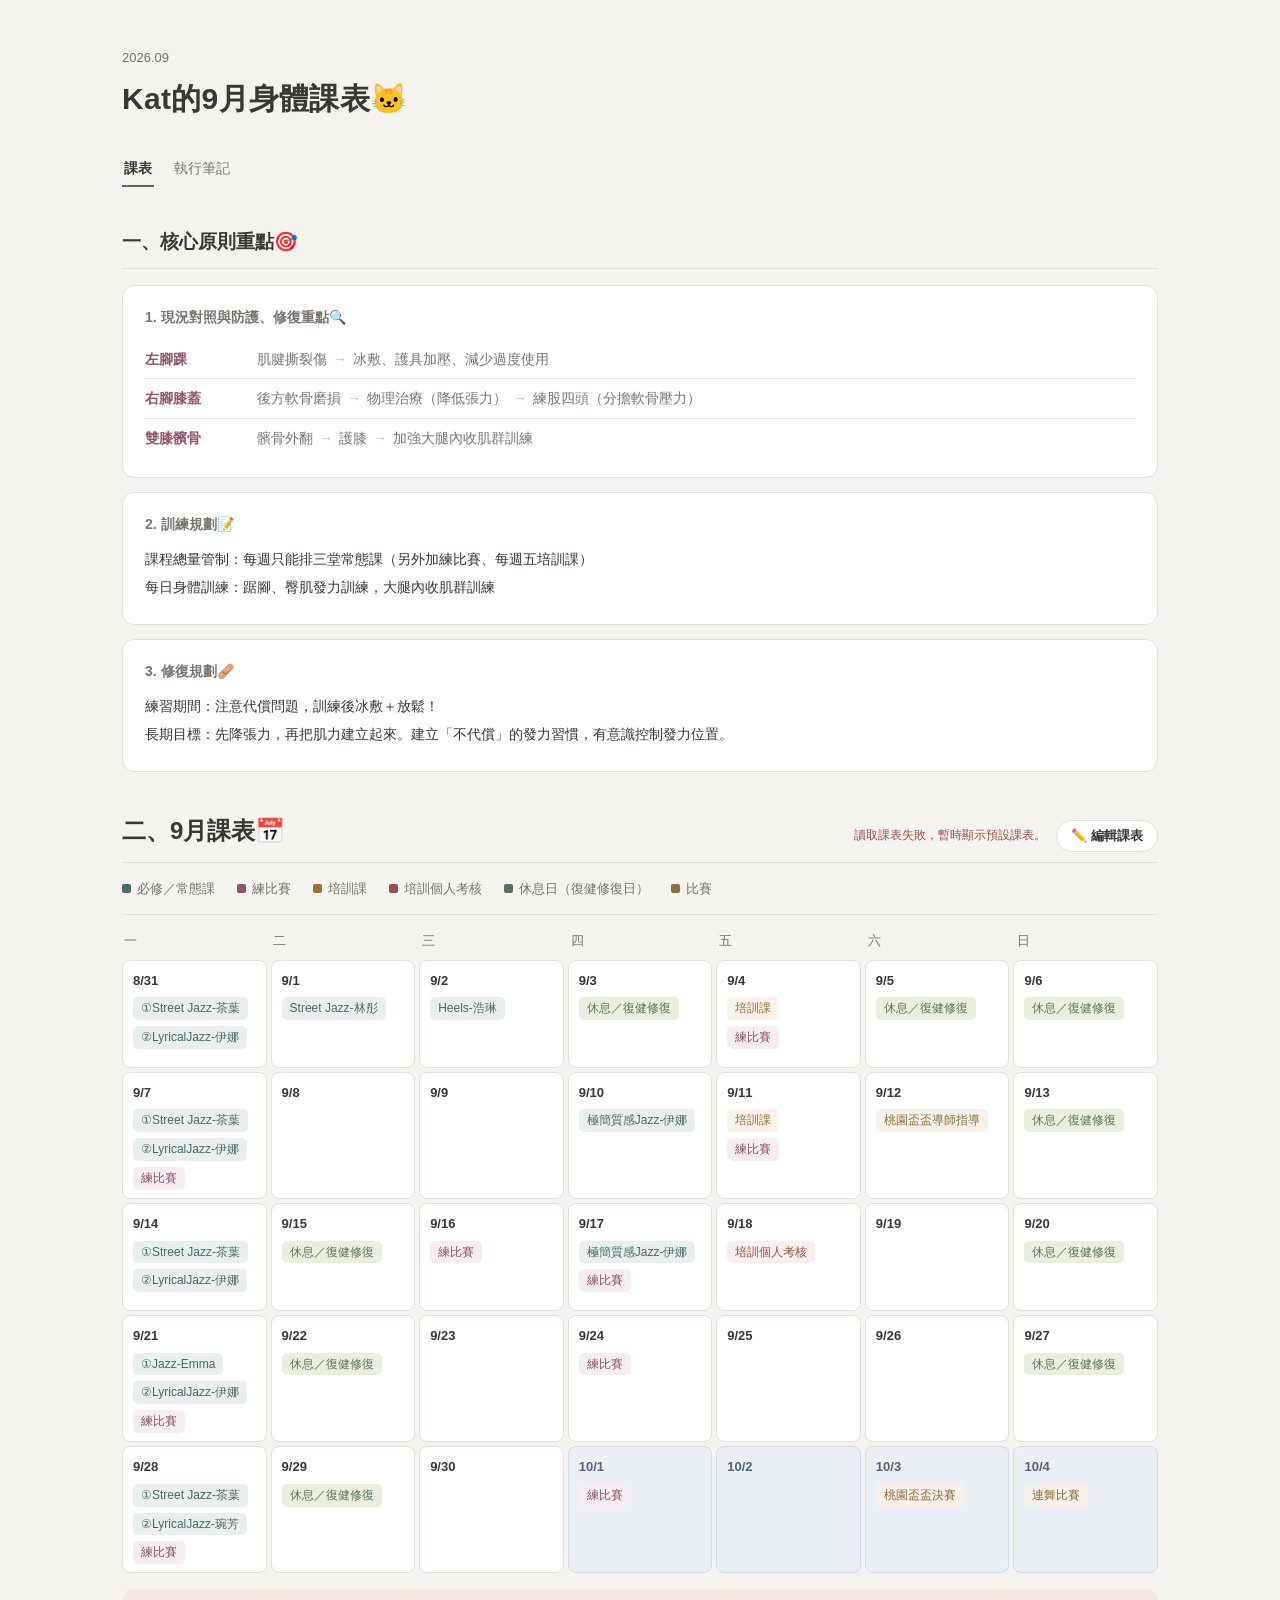
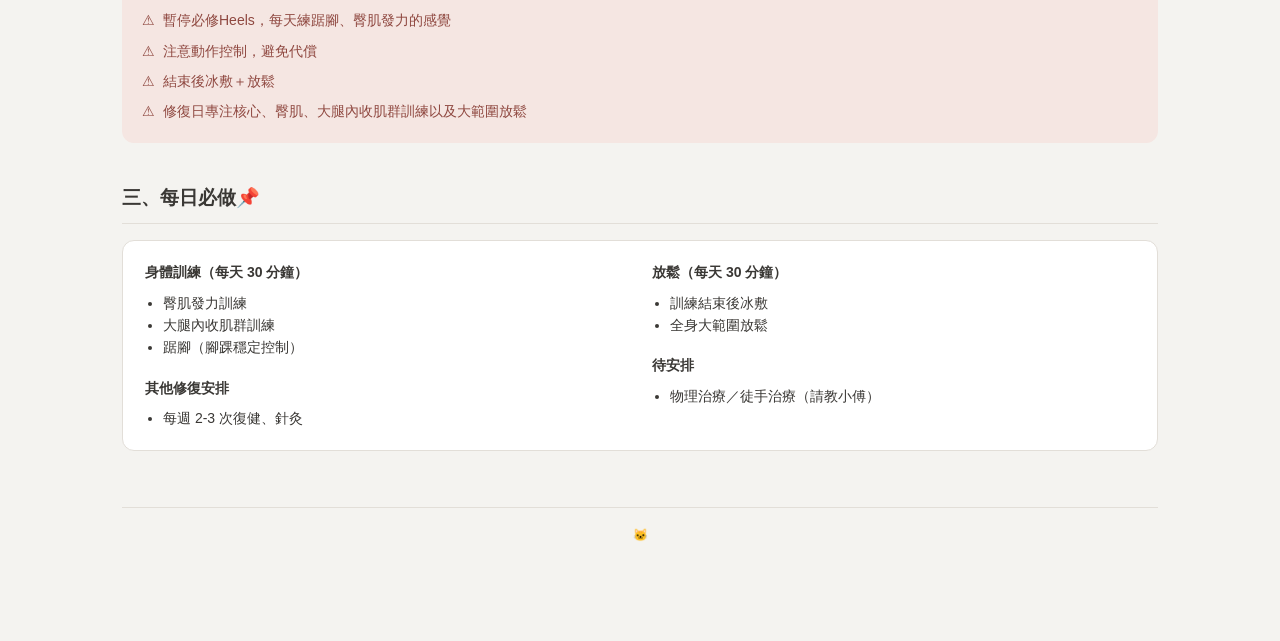
==== index.html @ 09449491 "Update index.html" ====
<!DOCTYPE html>
<html lang="zh-Hant">
<head>
<meta charset="UTF-8">
<meta name="viewport" content="width=device-width, initial-scale=1.0">
<title>Kat的9月身體課表🐱</title>
<link rel="stylesheet" href="style.css">
</head>
<body>
<div class="page">

  <p class="eyebrow">2026.09</p>
  <h1>Kat的9月身體課表🐱</h1>

  <nav class="top-nav">
    <a href="index.html" class="active">課表</a>
    <a href="notes.html">執行筆記</a>
  </nav>

  <section>
    <h2>一、核心原則重點🎯</h2>

    <div class="panel">
      <h3>1. 現況對照與防護、修復重點🔍</h3>

      <div class="condition-row">
        <div class="label">左腳踝</div>
        <div class="flow">
          <span>肌腱撕裂傷</span><span class="arrow">→</span><span>冰敷、護具加壓、減少過度使用</span>
        </div>
      </div>
      <div class="condition-row">
        <div class="label">右腳膝蓋</div>
        <div class="flow">
          <span>後方軟骨磨損</span><span class="arrow">→</span><span>物理治療（降低張力）</span><span class="arrow">→</span><span>練股四頭（分擔軟骨壓力）</span>
        </div>
      </div>
      <div class="condition-row">
        <div class="label">雙膝髕骨</div>
        <div class="flow">
          <span>髕骨外翻</span><span class="arrow">→</span><span>護膝</span><span class="arrow">→</span><span>加強大腿內收肌群訓練</span>
        </div>
      </div>
    </div>

    <div class="panel">
      <h3>2. 訓練規劃📝</h3>
      <p>課程總量管制：每週只能排三堂常態課（另外加練比賽、每週五培訓課）</p>
      <p>每日身體訓練：踞腳、臀肌發力訓練，大腿內收肌群訓練</p>
    </div>

    <div class="panel">
      <h3>3. 修復規劃🩹</h3>
      <p>練習期間：注意代償問題，訓練後冰敷＋放鬆！</p>
      <p>長期目標：先降張力，再把肌力建立起來。建立「不代償」的發力習慣，有意識控制發力位置。</p>
    </div>
  </section>

  <section>
    <div class="section-head">
      <h2>二、9月課表📅</h2>
      <div class="section-head-controls">
        <span class="sync-status" id="sync-status"></span>
        <button type="button" class="edit-toggle-btn" id="edit-toggle">✏️ 編輯課表</button>
      </div>
    </div>

    <div class="legend">
      <span><span class="dot required"></span>必修／常態課</span>
      <span><span class="dot compete"></span>練比賽</span>
      <span><span class="dot training"></span>培訓課</span>
      <span><span class="dot eval"></span>培訓個人考核</span>
      <span><span class="dot rest"></span>休息日（復健修復日）</span>
      <span><span class="dot match"></span>比賽</span>
    </div>
    
    <div class="calendar-scroll-container">
      <div class="calendar-head">
        <div>一</div><div>二</div><div>三</div><div>四</div><div>五</div><div>六</div><div>日</div>
      </div>
      <div class="calendar" id="calendar"></div>
    </div>

    <div class="warning-box">
      <div class="warn-line">暫停必修Heels，每天練踞腳、臀肌發力的感覺</div>
      <div class="warn-line">注意動作控制，避免代償</div>
      <div class="warn-line">結束後冰敷＋放鬆</div>
      <div class="warn-line">修復日專注核心、臀肌、大腿內收肌群訓練以及大範圍放鬆</div>
    </div>
  </section>

  <section>
    <h2>三、每日必做📌</h2>
    <div class="panel">
      <div class="two-col">
        <div>
          <h4>身體訓練（每天 30 分鐘）</h4>
          <ul>
            <li>臀肌發力訓練</li>
            <li>大腿內收肌群訓練</li>
            <li>踞腳（腳踝穩定控制）</li>
          </ul>
          <h4>其他修復安排</h4>
          <ul>
            <li>每週 2-3 次復健、針灸</li>
          </ul>
        </div>
        <div>
          <h4>放鬆（每天 30 分鐘）</h4>
          <ul>
            <li>訓練結束後冰敷</li>
            <li>全身大範圍放鬆</li>
          </ul>
          <h4>待安排</h4>
          <ul>
            <li>物理治療／徒手治療（請教小傅）</li>
          </ul>
        </div>
      </div>
    </div>
  </section>

  <footer class="page-footer">🐱</footer>
</div>

<script src="config.js"></script>
<script src="schedule.js"></script>
</body>
</html>
---- style.css ----
/* ==========================================================================
   Kat 的 9 月身體重建課表 — 共用樣式
   ========================================================================== */

:root {
  --bg: #f4f3f0;          /* 整體背景改成帶點暖調的淺燕麥灰白 */
  --card-bg: #ffffff;     /* 卡片維持乾淨的純白或極淺米白 */
  --card-border: #e2ded8; /* 邊框改為柔和的奶茶灰邊線 */
  --ink: #3a3835;         /* 字體改用深咖啡灰，比死黑柔和溫潤 */
  --ink-soft: #787470;    /* 次要文字改為溫暖的灰褐色 */

  /* 調整後的低彩度莫蘭迪/奶茶系標籤色 */
  --required: #4c6b66;      /* 必修/常態課：低調沉穩的墨綠/松柏綠 */
  --required-bg: #e8efee;
  --compete: #8e556b;       /* 練比賽：帶點優雅的乾燥玫瑰紫灰 */
  --compete-bg: #f5edf1;
  --training: #94723c;      /* 培訓課：沉穩的暖金棕色 */
  --training-bg: #f7f2ea;
  --eval: #9e4f45;          /* 培訓個人考核：沉穩的磚紅褐 */
  --eval-bg: #f7eeed;
  --rest: #5c725e;          /* 休息日：柔和的植栽灰綠 */
  --rest-bg: #eaeede;
  --match: #8c6e3b;         /* 比賽：溫潤的琥珀棕 */
  --match-bg: #f6f1ea;

  --warn-bg: #f5e6e2;
  --warn-ink: #8f4840;

  --nextmonth-bg: #ebeef3;
  --nextmonth-border: #d2daf0;
  --nextmonth-ink: #54647c;

  --radius: 12px;           /* 圓角稍微調大一點點（原本 10px），增加圓潤可愛感 */
  --radius-sm: 8px;
}

* { box-sizing: border-box; }

html, body {
  margin: 0;
  padding: 0;
}

body {
  background: var(--bg);
  color: var(--ink);
  font-family: "Noto Sans TC", "PingFang TC", "Microsoft JhengHei", -apple-system, BlinkMacSystemFont, sans-serif;
  line-height: 1.6;
  -webkit-font-smoothing: antialiased;
}

.page {
  max-width: 1100px;
  margin: 0 auto;
  padding: 48px 32px 96px;
}

.eyebrow {
  font-size: 13px;
  color: var(--ink-soft);
  margin: 0 0 6px;
}

h1 {
  font-size: 30px;
  font-weight: 700;
  letter-spacing: 0.01em;
  margin: 0 0 8px;
  color: var(--ink);
}

.subtitle {
  color: var(--ink-soft);
  font-size: 15px;
  margin: 0;
}

.top-nav {
  display: flex;
  gap: 18px;
  margin: 28px 0 8px;
  font-size: 14px;
}

.top-nav a {
  color: var(--ink-soft);
  text-decoration: none;
  padding: 6px 2px;
  border-bottom: 2px solid transparent;
}

.top-nav a.active {
  color: var(--ink);
  border-bottom-color: var(--required);
  font-weight: 600;
}

.top-nav a:hover {
  color: var(--ink);
}

section {
  margin-top: 40px;
}

section > h2 {
  font-size: 19px;
  font-weight: 700;
  margin: 0 0 16px;
  color: var(--ink);
  border-bottom: 1px solid var(--card-border);
  padding-bottom: 10px;
}

.panel {
  background: var(--card-bg);
  border: 1px solid var(--card-border);
  border-radius: var(--radius);
  padding: 20px 22px;
}

.panel + .panel {
  margin-top: 14px;
}

.panel h3 {
  font-size: 14px;
  font-weight: 700;
  margin: 0 0 12px;
  color: var(--ink-soft);
}

.condition-row {
  display: grid;
  grid-template-columns: 96px 1fr;
  gap: 4px 16px;
  padding: 8px 0;
  border-top: 1px solid var(--card-border);
  font-size: 14px;
}

.condition-row:first-of-type { border-top: none; }

.condition-row .label {
  font-weight: 700;
  color: var(--compete);
}

.condition-row .flow span {
  color: var(--ink-soft);
}

.condition-row .flow .arrow {
  margin: 0 6px;
  color: #b7c0b9;
}

.panel p {
  margin: 6px 0;
  font-size: 14px;
}

/* legend */
.legend {
  display: flex;
  flex-wrap: wrap;
  gap: 8px 22px;
  font-size: 13px;
  color: var(--ink-soft);
  padding-bottom: 14px;
  border-bottom: 1px solid var(--card-border);
  margin-bottom: 16px;
}

.legend .dot {
  display: inline-block;
  width: 9px;
  height: 9px;
  border-radius: 2px;
  margin-right: 6px;
}

.dot.required { background: var(--required); }
.dot.compete { background: var(--compete); }
.dot.training { background: var(--training); }
.dot.eval { background: var(--eval); }
.dot.rest { background: var(--rest); }
.dot.match { background: var(--match); }

/* calendar */
.calendar-head {
  display: grid;
  grid-template-columns: repeat(7, 1fr);
  gap: 10px;
  font-size: 13px;
  color: var(--ink-soft);
  text-align: left;
  padding: 0 2px 8px;
}

.calendar {
  display: grid;
  grid-template-columns: repeat(7, 1fr);
  gap: 4px;
}

.day {
  background: var(--card-bg);
  border: 1px solid var(--card-border);
  border-radius: var(--radius-sm);
  min-height: 108px;
  padding: 10px 10px 8px;
  display: flex;
  flex-direction: column;
  gap: 6px;
  position: relative;
}

.day.next-month {
  background: var(--nextmonth-bg);
  border-color: var(--nextmonth-border);
}

.day.next-month .date {
  color: var(--nextmonth-ink);
}

.day-top {
  display: flex;
  align-items: baseline;
  gap: 6px;
}

.day .date {
  font-weight: 700;
  font-size: 13px;
  color: var(--ink);
}

.day .weekday {
  display: none;
  font-size: 12px;
  color: var(--ink-soft);
}

.day-tags {
  display: flex;
  flex-direction: column;
  gap: 6px;
  flex: 1;
}

.tag {
  display: inline-block;
  font-size: 12px;
  padding: 3px 8px;
  border-radius: 5px;
  line-height: 1.4;
  width: fit-content;
}

.tag.required { background: var(--required-bg); color: var(--required); }
.tag.compete { background: var(--compete-bg); color: var(--compete); }
.tag.training { background: var(--training-bg); color: var(--training); }
.tag.eval { background: var(--eval-bg); color: var(--eval); }
.tag.rest { background: var(--rest-bg); color: var(--rest); }
.tag.match { background: var(--match-bg); color: var(--match); }

/* section header row */
.section-head {
  display: flex;
  align-items: baseline;
  justify-content: space-between;
  flex-wrap: wrap;
  gap: 10px 16px;
  border-bottom: 1px solid var(--card-border);
  padding-bottom: 10px;
  margin-bottom: 16px;
}

.section-head h2 { border: none; padding: 0; margin: 0; }

.count-badge {
  font-size: 12px;
  background: var(--required-bg);
  color: var(--required);
  padding: 3px 10px;
  border-radius: 999px;
  font-weight: 700;
}

/* calendar edit mode */
.section-head-controls {
  display: flex;
  align-items: center;
  gap: 10px;
  font-size: 12px;
}

.sync-status {
  color: var(--ink-soft);
}

.sync-status.error {
  color: var(--eval);
}

.edit-toggle-btn {
  font-size: 13px;
  font-weight: 600;
  background: var(--card-bg);
  border: 1px solid var(--card-border);
  color: var(--ink);
  padding: 6px 14px;
  border-radius: 999px;
  cursor: pointer;
}

.edit-toggle-btn:hover { background: #eef1ec; }

.edit-toggle-btn.active {
  background: var(--required);
  color: #fff;
  border-color: var(--required);
}

.tag-wrap {
  display: inline-flex;
  align-items: center;
  gap: 5px;
}

.tag-remove {
  border: none;
  background: rgba(0, 0, 0, 0.18);
  color: #fff;
  width: 15px;
  height: 15px;
  border-radius: 50%;
  font-size: 10px;
  line-height: 15px;
  text-align: center;
  cursor: pointer;
  padding: 0;
  flex-shrink: 0;
}

.tag-remove:hover { background: rgba(0, 0, 0, 0.32); }

.add-tag-btn {
  align-self: flex-start;
  font-size: 12px;
  border: 1px dashed var(--card-border);
  background: transparent;
  color: var(--ink-soft);
  border-radius: 5px;
  padding: 2px 8px;
  cursor: pointer;
  margin-top: 2px;
}

.add-tag-btn:hover { border-color: var(--required); color: var(--required); }

.add-tag-form {
  display: flex;
  flex-direction: column;
  gap: 4px;
  margin-top: 4px;
  background: #fff;
  border: 1px solid var(--card-border);
  border-radius: 6px;
  padding: 6px;
}

.add-tag-form select,
.add-tag-form input {
  font: inherit;
  font-size: 12px;
  padding: 4px 6px;
  border: 1px solid var(--card-border);
  border-radius: 4px;
}

.add-tag-form .row {
  display: flex;
  gap: 4px;
}

.add-tag-form button {
  font-size: 12px;
  padding: 3px 8px;
  border-radius: 4px;
  border: none;
  cursor: pointer;
}

.add-tag-form .confirm { background: var(--required); color: #fff; }
.add-tag-form .cancel { background: var(--card-border); color: var(--ink); }

/* warning box */
.warning-box {
  background: var(--warn-bg);
  border-radius: var(--radius);
  padding: 16px 20px;
  margin-top: 16px;
}

.warning-box .warn-line {
  display: flex;
  gap: 8px;
  font-size: 14px;
  color: var(--warn-ink);
  padding: 4px 0;
}

.warning-box .warn-line::before {
  content: "\26A0";
  flex-shrink: 0;
}

/* daily tasks two-column */
.two-col {
  display: grid;
  grid-template-columns: 1fr 1fr;
  gap: 24px;
}

.two-col h4 {
  font-size: 14px;
  margin: 0 0 8px;
  color: var(--ink);
}

.two-col ul {
  margin: 0 0 18px;
  padding-left: 18px;
  font-size: 14px;
}

.two-col ul:last-child { margin-bottom: 0; }

footer.page-footer {
  margin-top: 56px;
  padding-top: 18px;
  border-top: 1px solid var(--card-border);
  font-size: 12px;
  color: var(--ink-soft);
  text-align: center;
}

/* ==========================================================================
   手機版響應式設定（支援 7 欄水平滑動與強制均分）
   ========================================================================== */
@media (max-width: 768px) {
  .calendar-scroll-container {
    width: 100%;
    overflow-x: auto;
    -webkit-overflow-scrolling: touch;
    margin-bottom: 1rem;
  }

  /* 強制星期列與日曆網格擁有足夠寬度，且完美 7 欄均分 */
  .calendar-scroll-container .calendar-head,
  .calendar-scroll-container .calendar {
    min-width: 700px !important;
    display: grid !important;
    grid-template-columns: repeat(7, 1fr) !important;
    gap: 4px !important;
  }

  .page { 
    padding: 32px 16px 64px; 
  }

  .two-col { 
    grid-template-columns: 1fr; 
    gap: 4px; 
  }
  
  .condition-row { 
    grid-template-columns: 72px 1fr; 
  }

  .legend {
    gap: 6px 14px;
  }

  .section-head-controls {
    width: 100%;
    justify-content: space-between;
  }
}
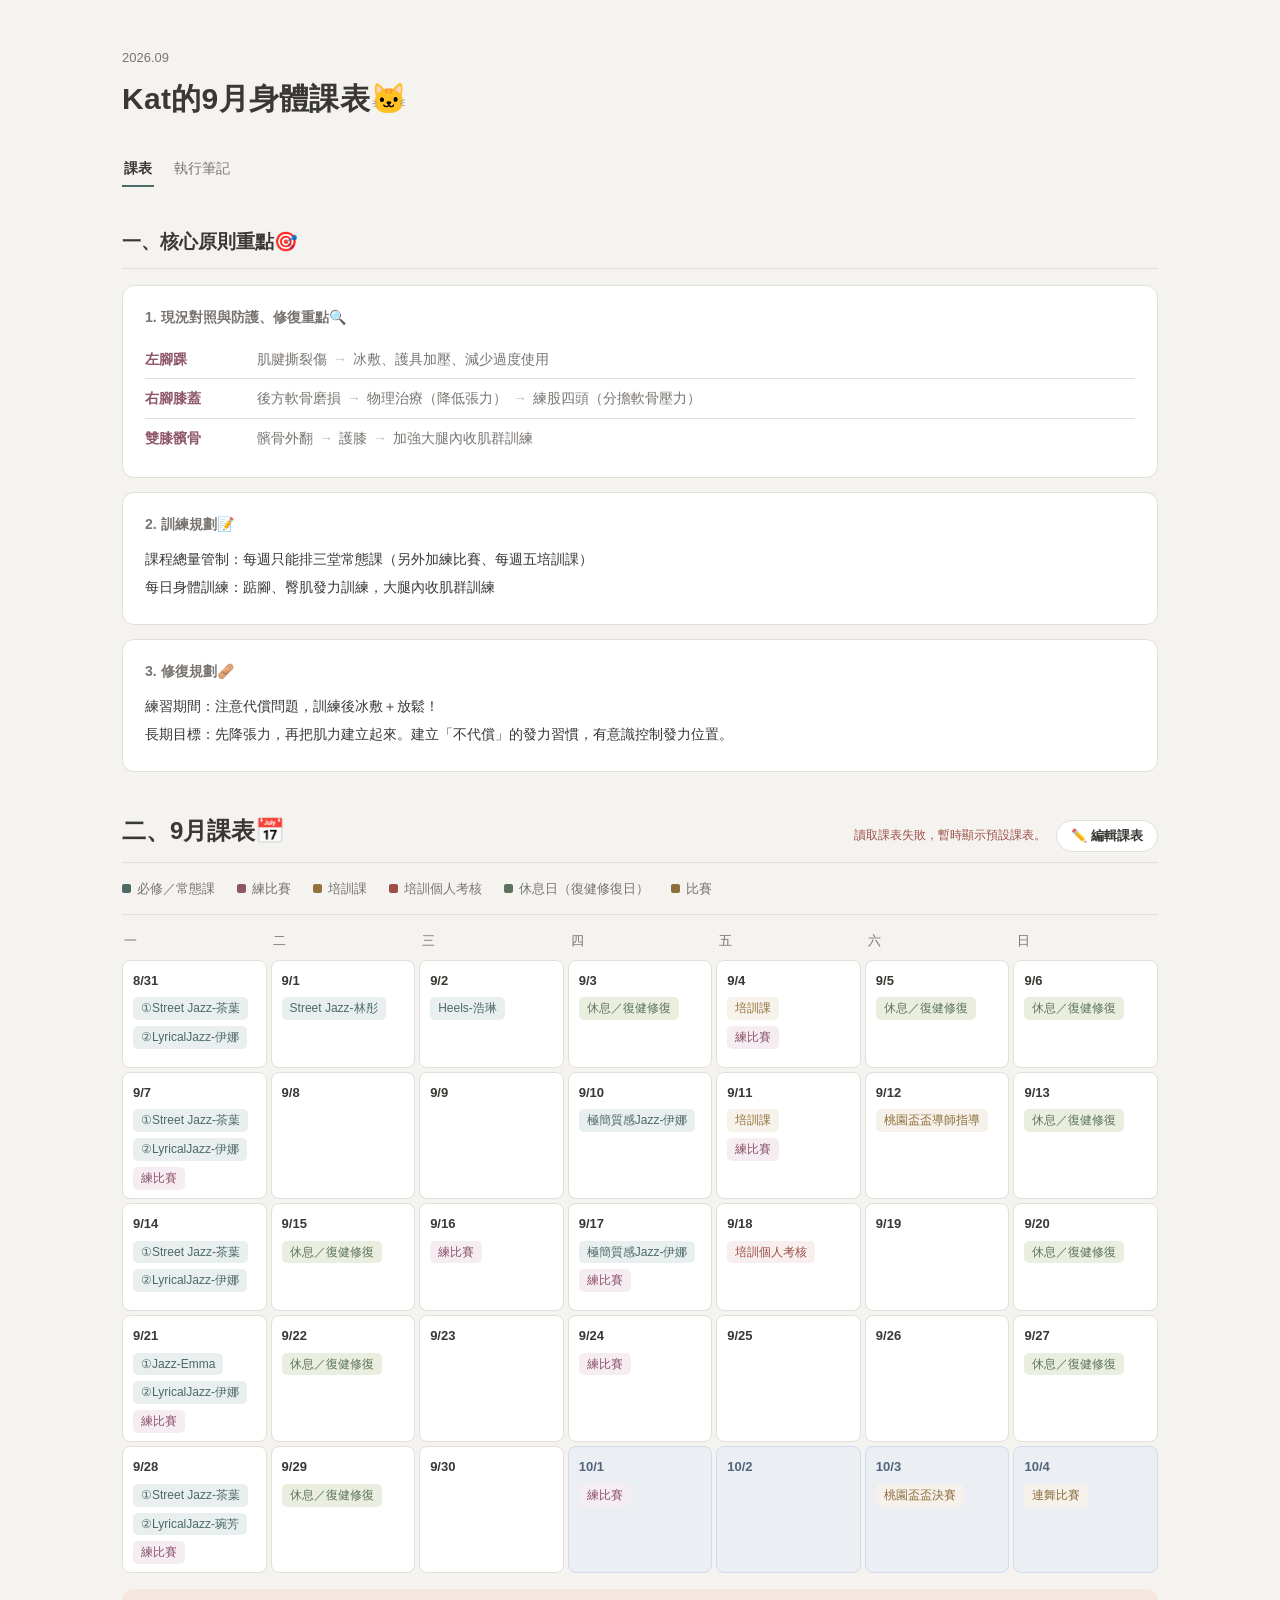
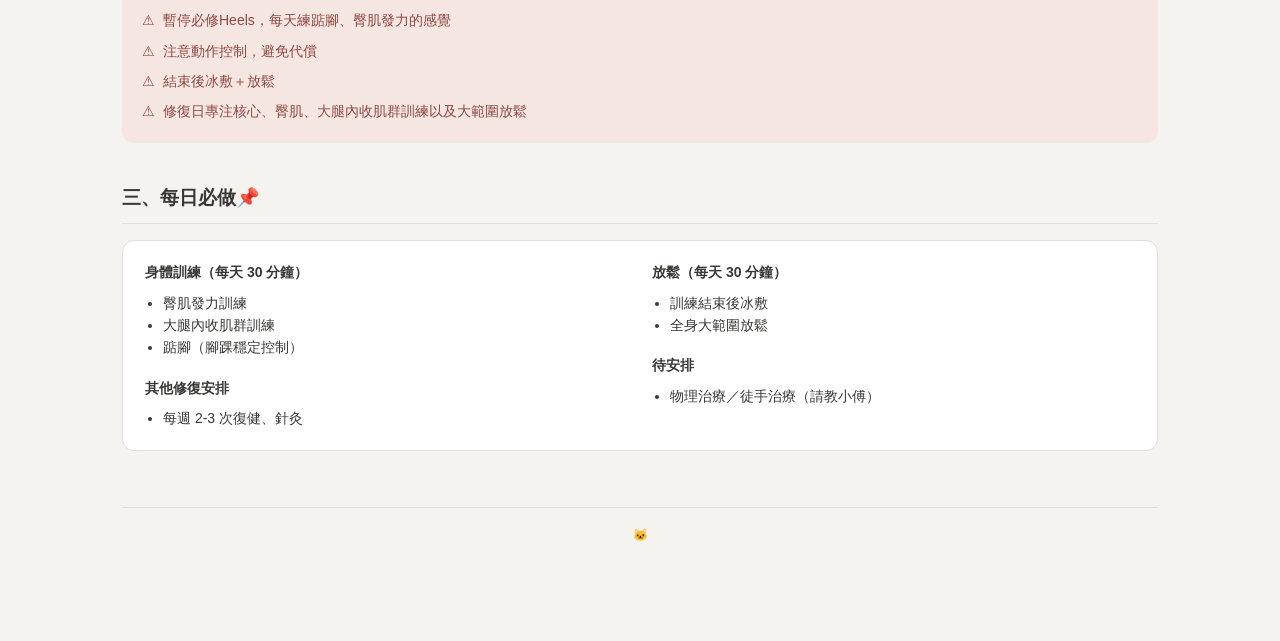
==== commit 066d9033: "Update index.html" ====
--- a/index.html
+++ b/index.html
@@ -46,7 +46,7 @@
     <div class="panel">
       <h3>2. 訓練規劃📝</h3>
       <p>課程總量管制：每週只能排三堂常態課（另外加練比賽、每週五培訓課）</p>
-      <p>每日身體訓練：踞腳、臀肌發力訓練，大腿內收肌群訓練</p>
+      <p>每日身體訓練：踮腳、臀肌發力訓練，大腿內收肌群訓練</p>
     </div>
 
     <div class="panel">
@@ -82,7 +82,7 @@
     </div>
 
     <div class="warning-box">
-      <div class="warn-line">暫停必修Heels，每天練踞腳、臀肌發力的感覺</div>
+      <div class="warn-line">暫停必修Heels，每天練踮腳、臀肌發力的感覺</div>
       <div class="warn-line">注意動作控制，避免代償</div>
       <div class="warn-line">結束後冰敷＋放鬆</div>
       <div class="warn-line">修復日專注核心、臀肌、大腿內收肌群訓練以及大範圍放鬆</div>
@@ -98,7 +98,7 @@
           <ul>
             <li>臀肌發力訓練</li>
             <li>大腿內收肌群訓練</li>
-            <li>踞腳（腳踝穩定控制）</li>
+            <li>踮腳（腳踝穩定控制）</li>
           </ul>
           <h4>其他修復安排</h4>
           <ul>
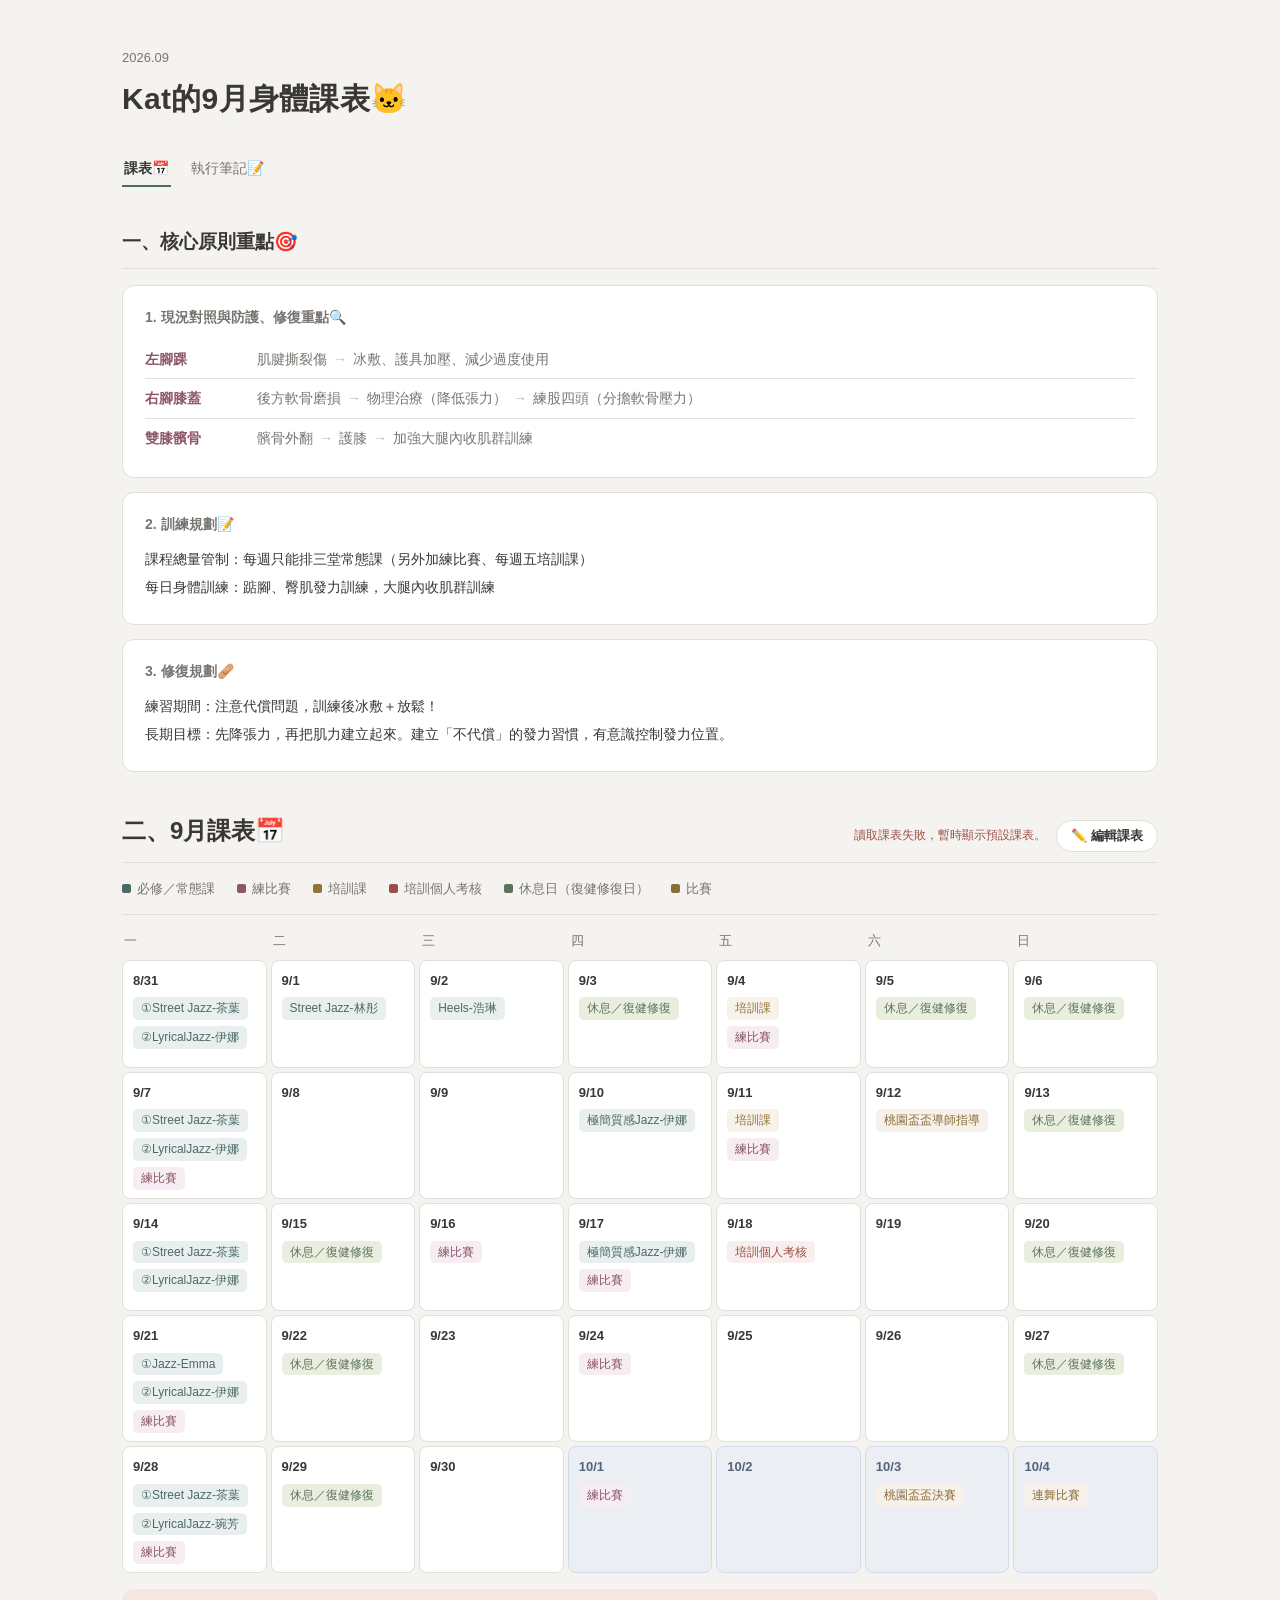
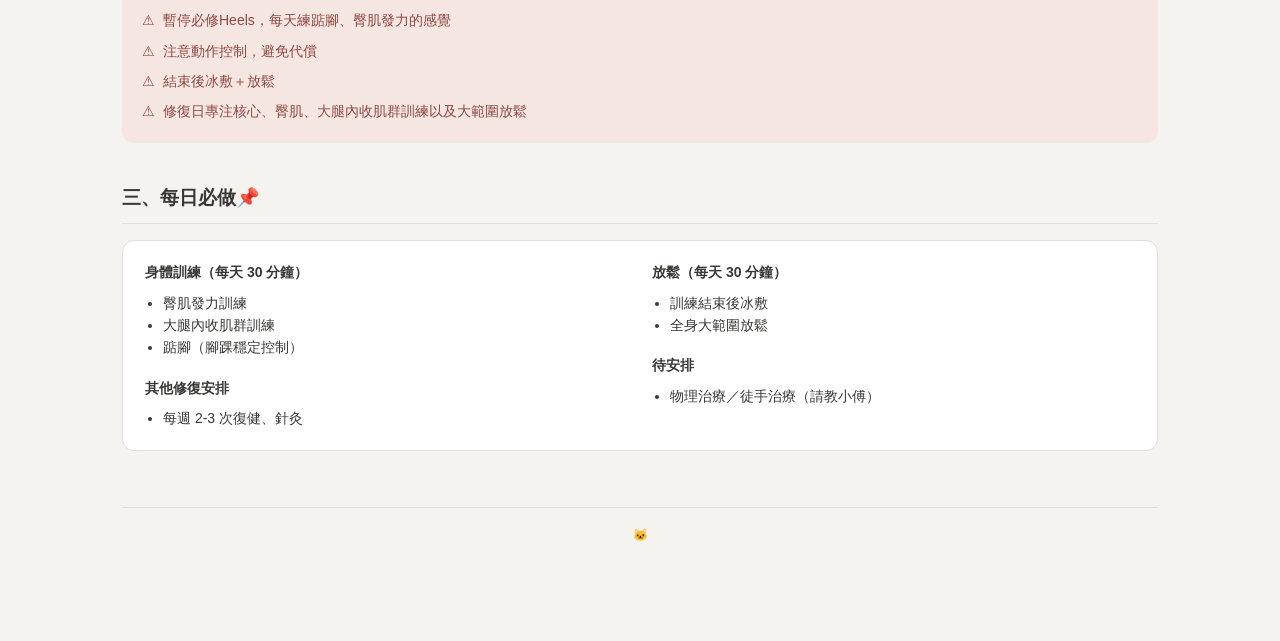
==== commit a21466cf: "Update index.html" ====
--- a/index.html
+++ b/index.html
@@ -13,8 +13,8 @@
   <h1>Kat的9月身體課表🐱</h1>
 
   <nav class="top-nav">
-    <a href="index.html" class="active">課表</a>
-    <a href="notes.html">執行筆記</a>
+    <a href="index.html" class="active">課表📅</a>
+    <a href="notes.html">執行筆記📝</a>
   </nav>
 
   <section>
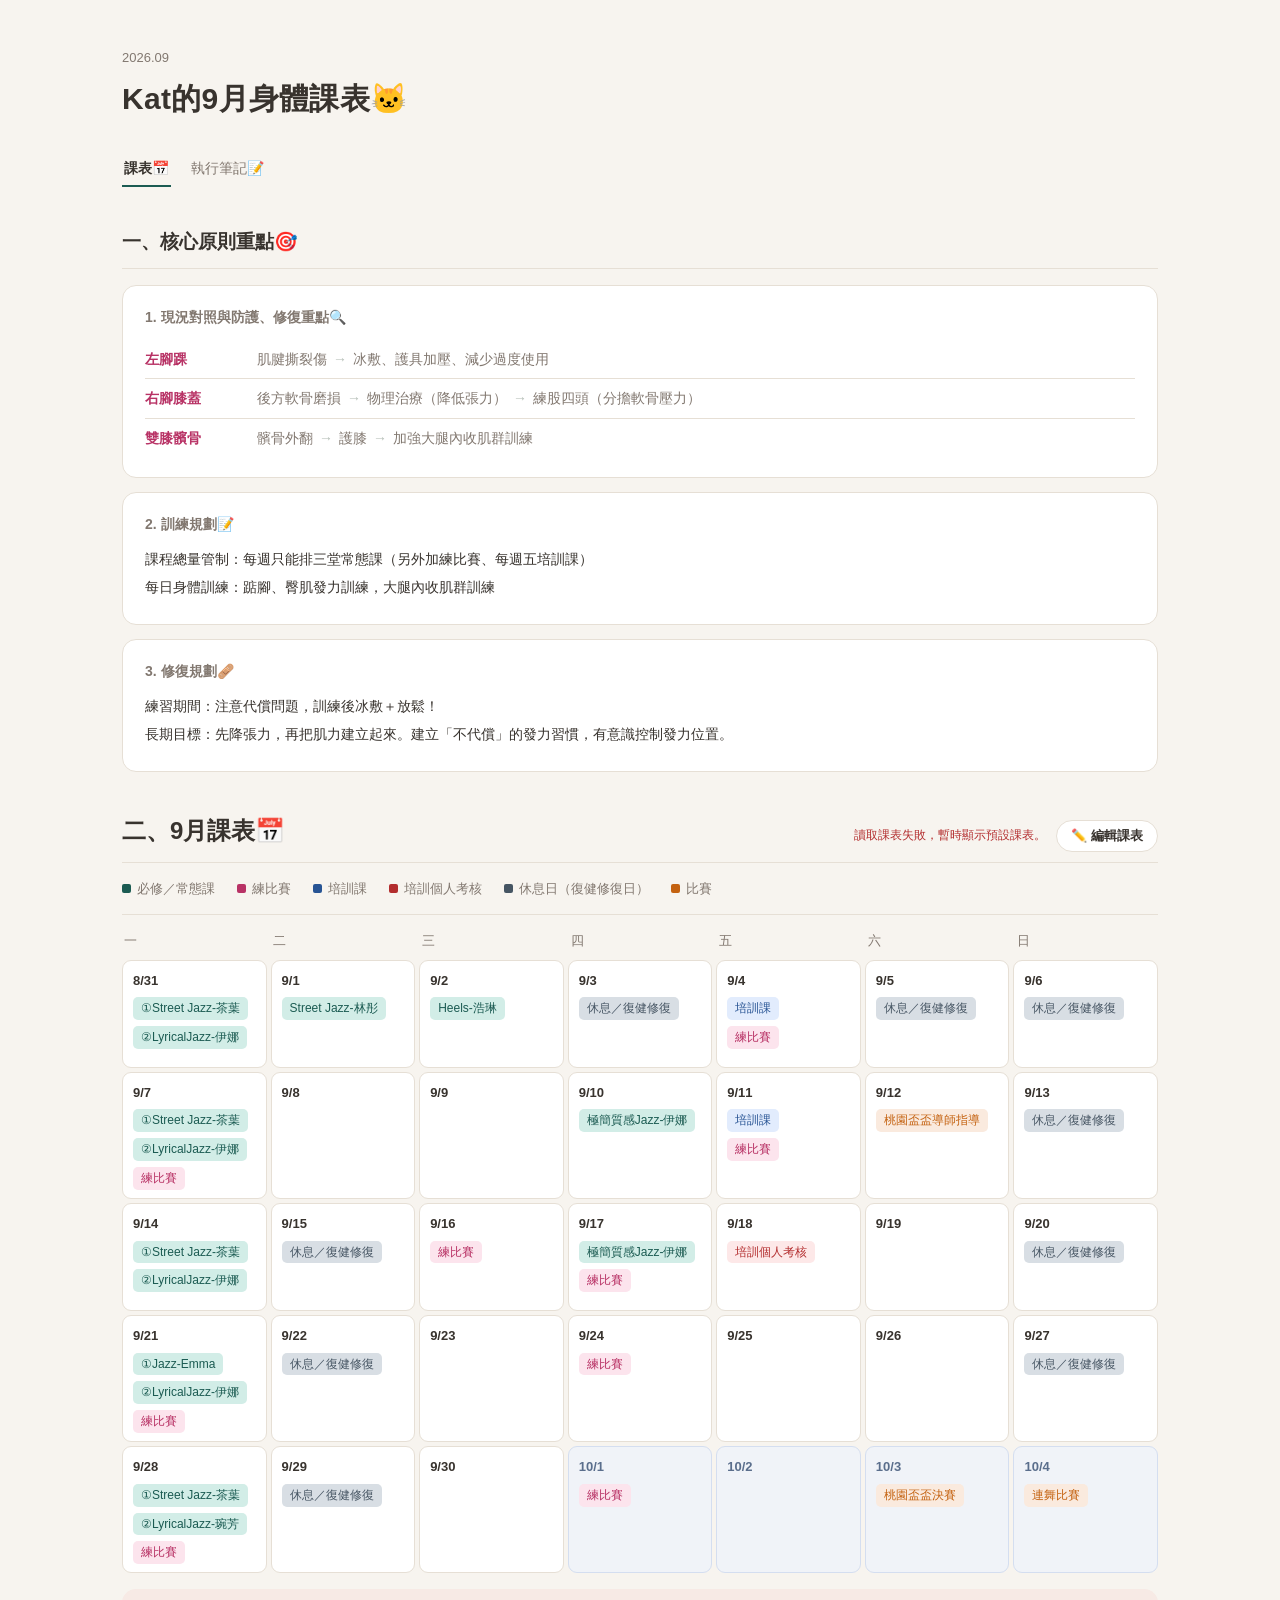
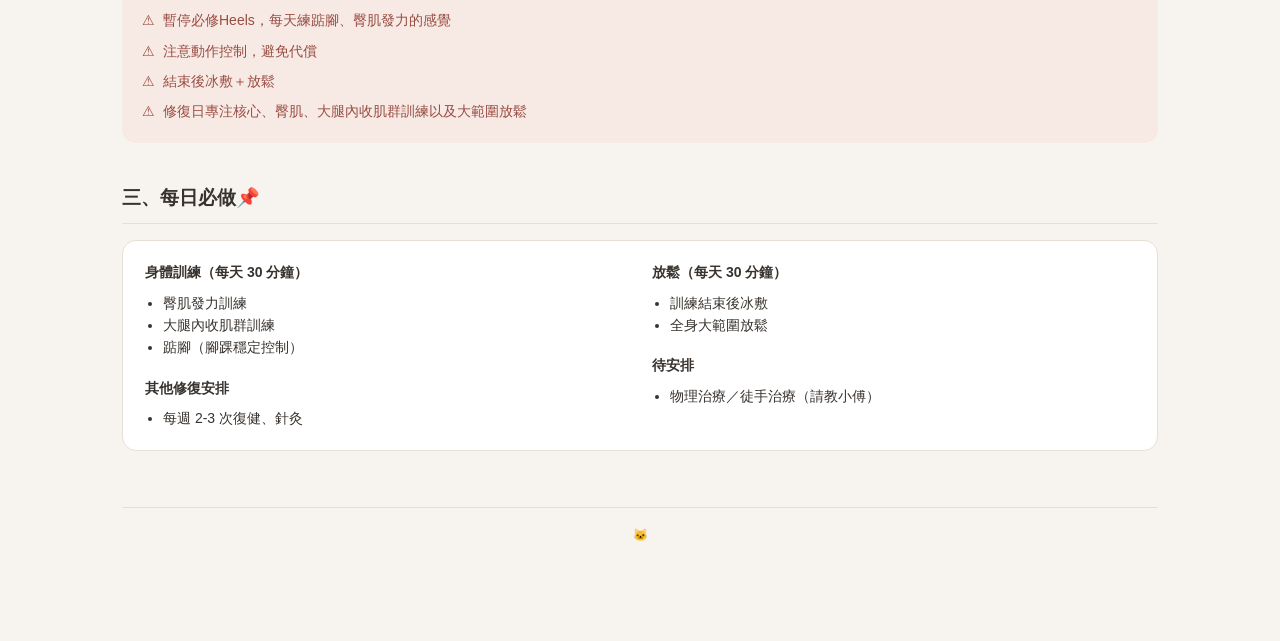
==== commit d3ebd608: "Update index.html" ====
--- a/index.html
+++ b/index.html
@@ -4,7 +4,7 @@
 <meta charset="UTF-8">
 <meta name="viewport" content="width=device-width, initial-scale=1.0">
 <title>Kat的9月身體課表🐱</title>
-<link rel="stylesheet" href="style.css">
+<link rel="stylesheet" href="style.css?v=4">
 </head>
 <body>
 <div class="page">
--- a/style.css
+++ b/style.css
@@ -3,35 +3,40 @@
    ========================================================================== */
 
 :root {
-  --bg: #f4f3f0;          /* 整體背景改成帶點暖調的淺燕麥灰白 */
-  --card-bg: #ffffff;     /* 卡片維持乾淨的純白或極淺米白 */
-  --card-border: #e2ded8; /* 邊框改為柔和的奶茶灰邊線 */
-  --ink: #3a3835;         /* 字體改用深咖啡灰，比死黑柔和溫潤 */
-  --ink-soft: #787470;    /* 次要文字改為溫暖的灰褐色 */
-
-  /* 調整後的低彩度莫蘭迪/奶茶系標籤色 */
-  --required: #4c6b66;      /* 必修/常態課：低調沉穩的墨綠/松柏綠 */
-  --required-bg: #e8efee;
-  --compete: #8e556b;       /* 練比賽：帶點優雅的乾燥玫瑰紫灰 */
-  --compete-bg: #f5edf1;
-  --training: #94723c;      /* 培訓課：沉穩的暖金棕色 */
-  --training-bg: #f7f2ea;
-  --eval: #9e4f45;          /* 培訓個人考核：沉穩的磚紅褐 */
-  --eval-bg: #f7eeed;
-  --rest: #5c725e;          /* 休息日：柔和的植栽灰綠 */
-  --rest-bg: #eaeede;
-  --match: #8c6e3b;         /* 比賽：溫潤的琥珀棕 */
-  --match-bg: #f6f1ea;
-
-  --warn-bg: #f5e6e2;
-  --warn-ink: #8f4840;
-
-  --nextmonth-bg: #ebeef3;
-  --nextmonth-border: #d2daf0;
-  --nextmonth-ink: #54647c;
-
-  --radius: 12px;           /* 圓角稍微調大一點點（原本 10px），增加圓潤可愛感 */
-  --radius-sm: 8px;
+  --bg: #f7f4ef;          /* 溫暖的奶油杏白 */
+  --card-bg: #ffffff;     /* 卡片純白 */
+  --card-border: #e6dfd5; /* 暖調灰邊框 */
+  --ink: #38332e;         /* 深可可色字體 */
+  --ink-soft: #827870;    /* 次要文字 */
+
+/* 必修維持松石綠，休息日改為沉穩的深石板灰藍，背景拉暗 */
+  --required: #1b5b52;      /* 必修／常態課：深松石綠 */
+  --required-bg: #d2ede7;
+  
+  --compete: #b83265;       /* 練比賽：桃粉色 */
+  --compete-bg: #fce4ed;
+  
+  --training: #285494;      /* 培訓課：海軍藍 */
+  --training-bg: #e2ecfd;
+  
+  --eval: #b32d2e;          /* 培訓個人考核：正紅色 */
+  --eval-bg: #fde8e8;
+  
+  --rest: #465563;          /* 休息日：沉穩的石板灰藍（不再跟綠色撞色） */
+  --rest-bg: #d8dee4;       /* 背景直接拉深壓暗，辨識度更高 */
+  
+  --match: #c46210;         /* 比賽：鮮明亮橘色 */
+  --match-bg: #faeade;
+   
+  --warn-bg: #f7eae5;
+  --warn-ink: #994c42;
+
+  --nextmonth-bg: #f0f3f8;
+  --nextmonth-border: #d4def0;
+  --nextmonth-ink: #5a6e8c;
+
+  --radius: 14px;
+  --radius-sm: 9px;
 }
 
 * { box-sizing: border-box; }
@@ -459,8 +464,20 @@
     margin-bottom: 1rem;
   }
 
-  /* 強制星期列與日曆網格擁有足夠寬度，且完美 7 欄均分 */
-  .calendar-scroll-container .calendar-head,
+  /* 強制星期列擁有跟日曆完全相同的最小寬度與 7 欄均分網格 */
+  .calendar-scroll-container .calendar-head {
+    min-width: 700px !important;
+    display: grid !important;
+    grid-template-columns: repeat(7, 1fr) !important;
+    gap: 4px !important;
+    padding: 0 0 8px 0 !important;
+  }
+
+  .calendar-scroll-container .calendar-head > div {
+    text-align: center !important;
+  }
+
+  /* 強制日曆網格擁有相同的最小寬度與 7 欄均分 */
   .calendar-scroll-container .calendar {
     min-width: 700px !important;
     display: grid !important;
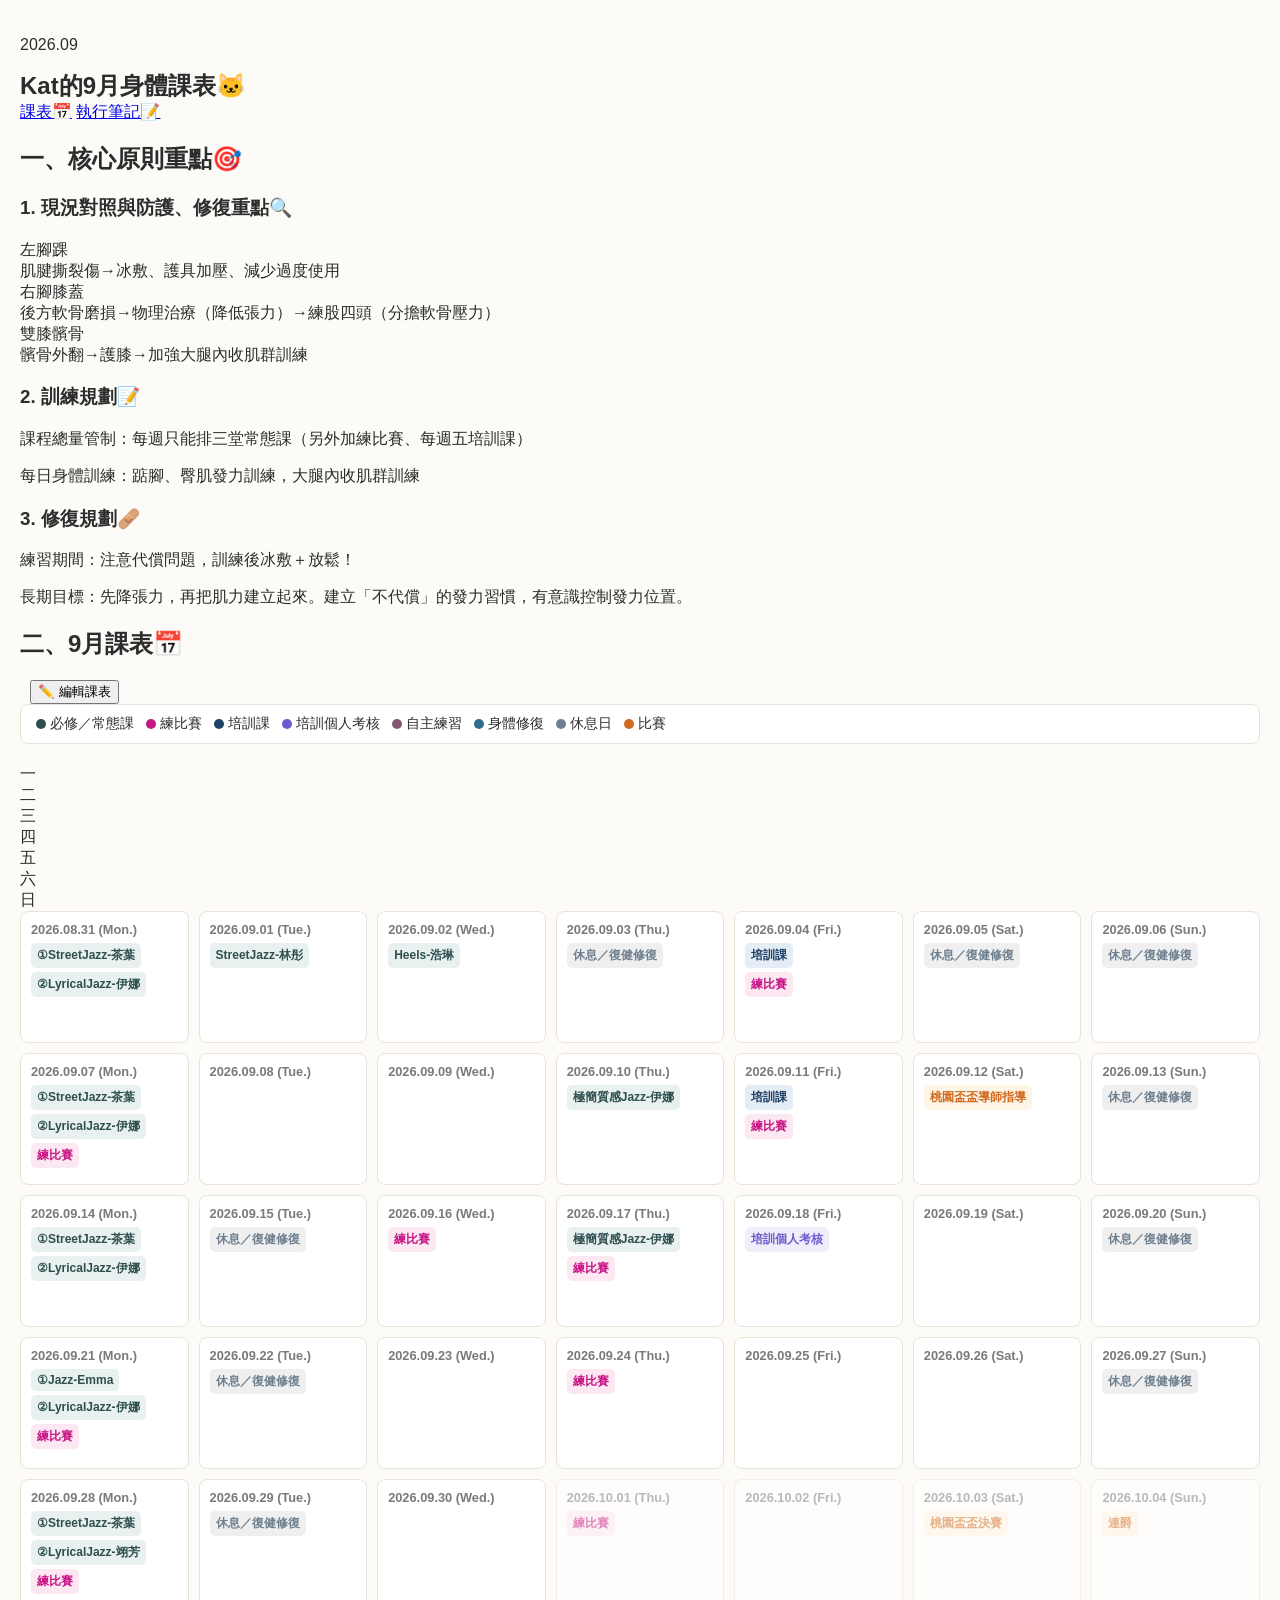
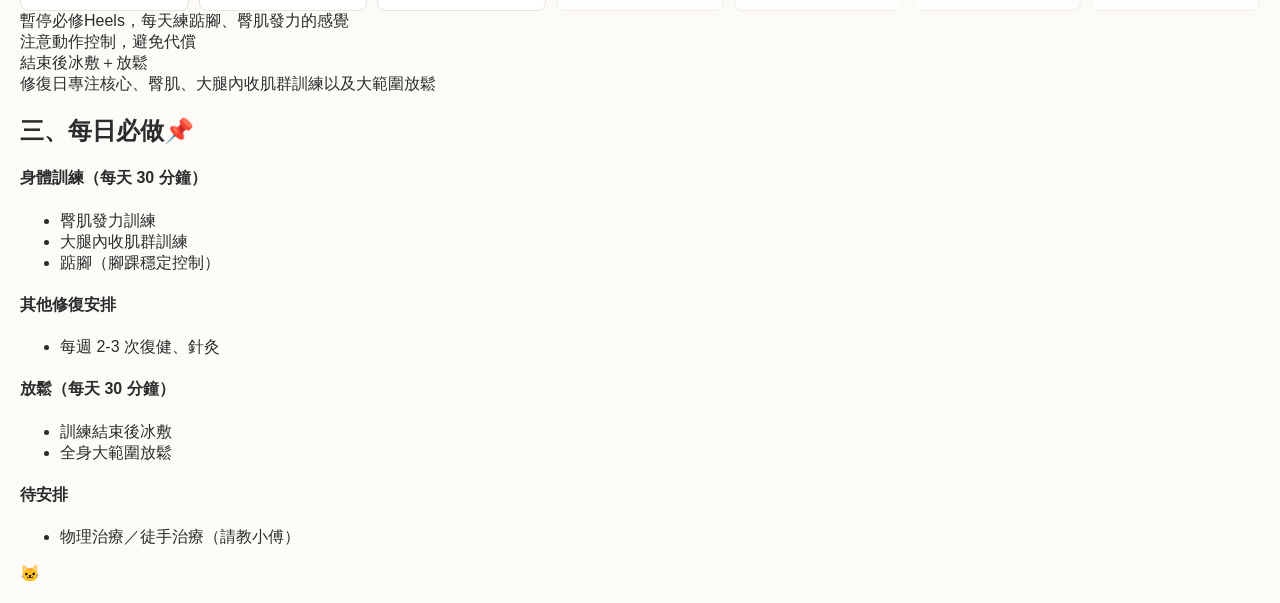
==== commit 1c835395: "Replace rest day text with self-practice and recovery" ====
--- a/index.html
+++ b/index.html
@@ -70,7 +70,9 @@
       <span><span class="dot compete"></span>練比賽</span>
       <span><span class="dot training"></span>培訓課</span>
       <span><span class="dot eval"></span>培訓個人考核</span>
-      <span><span class="dot rest"></span>休息日（復健修復日）</span>
+      <span><span class="dot selfpractice"></span>自主練習</span>
+      <span><span class="dot bodyrecovery"></span>身體修復</span>
+      <span><span class="dot rest"></span>休息日</span>
       <span><span class="dot match"></span>比賽</span>
     </div>
     
--- a/style.css
+++ b/style.css
@@ -1,388 +1,219 @@
-/* ==========================================================================
-   Kat 的 9 月身體重建課表 — 共用樣式
-   ========================================================================== */
-
 :root {
-  --bg: #f7f4ef;          /* 溫暖的奶油杏白 */
-  --card-bg: #ffffff;     /* 卡片純白 */
-  --card-border: #e6dfd5; /* 暖調灰邊框 */
-  --ink: #38332e;         /* 深可可色字體 */
-  --ink-soft: #827870;    /* 次要文字 */
-
-/* 必修維持松石綠，休息日改為沉穩的深石板灰藍，背景拉暗 */
-  --required: #1b5b52;      /* 必修／常態課：深松石綠 */
-  --required-bg: #d2ede7;
+  --bg: #FDFBF7;
+  --card-bg: #FFFFFF;
+  --text: #2C2C2C;
+  --text-light: #7A7A7A;
+  --border: #EAE3D9;
+  --accent: #B8860B;
   
-  --compete: #b83265;       /* 練比賽：桃粉色 */
-  --compete-bg: #fce4ed;
-  
-  --training: #285494;      /* 培訓課：海軍藍 */
-  --training-bg: #e2ecfd;
-  
-  --eval: #b32d2e;          /* 培訓個人考核：正紅色 */
-  --eval-bg: #fde8e8;
-  
-  --rest: #465563;          /* 休息日：沉穩的石板灰藍（不再跟綠色撞色） */
-  --rest-bg: #d8dee4;       /* 背景直接拉深壓暗，辨識度更高 */
-  
-  --match: #c46210;         /* 比賽：鮮明亮橘色 */
-  --match-bg: #faeade;
-   
-  --warn-bg: #f7eae5;
-  --warn-ink: #994c42;
-
-  --nextmonth-bg: #f0f3f8;
-  --nextmonth-border: #d4def0;
-  --nextmonth-ink: #5a6e8c;
-
-  --radius: 14px;
-  --radius-sm: 9px;
-}
-
-* { box-sizing: border-box; }
-
-html, body {
+  /* 類別標籤顏色 */
+  --required: #2F4F4F;      /* 必修/常態課 */
+  --required-bg: #E8F0F0;
+  --compete: #C71585;       /* 練比賽 */
+  --compete-bg: #FCE8F3;
+  --training: #1E3F66;      /* 培訓課 */
+  --training-bg: #E4ECF5;
+  --eval: #6A5ACD;          /* 培訓個人考核 */
+  --eval-bg: #EFEFFC;
+  --selfpractice: #85586F;  /* 自主練習 */
+  --selfpractice-bg: #f3e8ee;
+  --bodyrecovery: #2E6F8E;  /* 身體修復 */
+  --bodyrecovery-bg: #e2f0f5;
+  --rest: #708090;          /* 休息日 */
+  --rest-bg: #EFEFEF;
+  --match: #D2691E;         /* 比賽 */
+  --match-bg: #FDF5E6;
+}
+
+body {
+  background-color: var(--bg);
+  color: var(--text);
+  font-family: -apple-system, BlinkMacSystemFont, "Segoe UI", Roboto, "Helvetica Neue", Arial, sans-serif;
   margin: 0;
-  padding: 0;
-}
-
-body {
-  background: var(--bg);
-  color: var(--ink);
-  font-family: "Noto Sans TC", "PingFang TC", "Microsoft JhengHei", -apple-system, BlinkMacSystemFont, sans-serif;
-  line-height: 1.6;
-  -webkit-font-smoothing: antialiased;
-}
-
-.page {
-  max-width: 1100px;
+  padding: 20px;
+}
+
+.container {
+  max-width: 1200px;
   margin: 0 auto;
-  padding: 48px 32px 96px;
-}
-
-.eyebrow {
-  font-size: 13px;
-  color: var(--ink-soft);
-  margin: 0 0 6px;
+}
+
+.header-row {
+  display: flex;
+  justify-content: space-between;
+  align-items: center;
+  margin-bottom: 20px;
 }
 
 h1 {
-  font-size: 30px;
-  font-weight: 700;
-  letter-spacing: 0.01em;
-  margin: 0 0 8px;
-  color: var(--ink);
-}
-
-.subtitle {
-  color: var(--ink-soft);
-  font-size: 15px;
+  font-size: 1.5rem;
   margin: 0;
 }
 
-.top-nav {
-  display: flex;
-  gap: 18px;
-  margin: 28px 0 8px;
-  font-size: 14px;
-}
-
-.top-nav a {
-  color: var(--ink-soft);
-  text-decoration: none;
-  padding: 6px 2px;
-  border-bottom: 2px solid transparent;
-}
-
-.top-nav a.active {
-  color: var(--ink);
-  border-bottom-color: var(--required);
+.btn {
+  background: var(--card-bg);
+  border: 1px solid var(--border);
+  padding: 6px 12px;
+  border-radius: 6px;
+  cursor: pointer;
   font-weight: 600;
 }
 
-.top-nav a:hover {
-  color: var(--ink);
-}
-
-section {
-  margin-top: 40px;
-}
-
-section > h2 {
-  font-size: 19px;
-  font-weight: 700;
-  margin: 0 0 16px;
-  color: var(--ink);
-  border-bottom: 1px solid var(--card-border);
-  padding-bottom: 10px;
-}
-
-.panel {
+.btn.active {
+  background: var(--accent);
+  color: white;
+  border-color: var(--accent);
+}
+
+.legend {
+  display: flex;
+  flex-wrap: wrap;
+  gap: 12px;
+  margin-bottom: 20px;
+  font-size: 0.85rem;
   background: var(--card-bg);
-  border: 1px solid var(--card-border);
-  border-radius: var(--radius);
-  padding: 20px 22px;
-}
-
-.panel + .panel {
-  margin-top: 14px;
-}
-
-.panel h3 {
-  font-size: 14px;
-  font-weight: 700;
-  margin: 0 0 12px;
-  color: var(--ink-soft);
-}
-
-.condition-row {
-  display: grid;
-  grid-template-columns: 96px 1fr;
-  gap: 4px 16px;
-  padding: 8px 0;
-  border-top: 1px solid var(--card-border);
-  font-size: 14px;
-}
-
-.condition-row:first-of-type { border-top: none; }
-
-.condition-row .label {
-  font-weight: 700;
-  color: var(--compete);
-}
-
-.condition-row .flow span {
-  color: var(--ink-soft);
-}
-
-.condition-row .flow .arrow {
-  margin: 0 6px;
-  color: #b7c0b9;
-}
-
-.panel p {
-  margin: 6px 0;
-  font-size: 14px;
-}
-
-/* legend */
-.legend {
-  display: flex;
-  flex-wrap: wrap;
-  gap: 8px 22px;
-  font-size: 13px;
-  color: var(--ink-soft);
-  padding-bottom: 14px;
-  border-bottom: 1px solid var(--card-border);
-  margin-bottom: 16px;
-}
-
-.legend .dot {
+  padding: 10px 15px;
+  border-radius: 8px;
+  border: 1px solid var(--border);
+}
+
+.legend span {
+  display: inline-flex;
+  align-items: center;
+  gap: 4px;
+}
+
+.dot {
+  width: 10px;
+  height: 10px;
+  border-radius: 50%;
   display: inline-block;
-  width: 9px;
-  height: 9px;
-  border-radius: 2px;
-  margin-right: 6px;
 }
 
 .dot.required { background: var(--required); }
 .dot.compete { background: var(--compete); }
 .dot.training { background: var(--training); }
 .dot.eval { background: var(--eval); }
+.dot.selfpractice { background: var(--selfpractice); }
+.dot.bodyrecovery { background: var(--bodyrecovery); }
 .dot.rest { background: var(--rest); }
 .dot.match { background: var(--match); }
 
-/* calendar */
-.calendar-head {
+.calendar {
   display: grid;
   grid-template-columns: repeat(7, 1fr);
   gap: 10px;
-  font-size: 13px;
-  color: var(--ink-soft);
-  text-align: left;
-  padding: 0 2px 8px;
-}
-
-.calendar {
-  display: grid;
-  grid-template-columns: repeat(7, 1fr);
-  gap: 4px;
 }
 
 .day {
   background: var(--card-bg);
-  border: 1px solid var(--card-border);
-  border-radius: var(--radius-sm);
-  min-height: 108px;
-  padding: 10px 10px 8px;
+  border: 1px solid var(--border);
+  border-radius: 8px;
+  padding: 10px;
+  min-height: 110px;
   display: flex;
   flex-direction: column;
   gap: 6px;
-  position: relative;
 }
 
 .day.next-month {
-  background: var(--nextmonth-bg);
-  border-color: var(--nextmonth-border);
-}
-
-.day.next-month .date {
-  color: var(--nextmonth-ink);
+  opacity: 0.5;
 }
 
 .day-top {
-  display: flex;
-  align-items: baseline;
-  gap: 6px;
-}
-
-.day .date {
-  font-weight: 700;
-  font-size: 13px;
-  color: var(--ink);
-}
-
-.day .weekday {
-  display: none;
-  font-size: 12px;
-  color: var(--ink-soft);
+  font-size: 0.8rem;
+  color: var(--text-light);
+  font-weight: bold;
 }
 
 .day-tags {
   display: flex;
   flex-direction: column;
-  gap: 6px;
-  flex: 1;
+  gap: 4px;
+  flex-grow: 1;
 }
 
 .tag {
+  font-size: 0.75rem;
+  padding: 4px 6px;
+  border-radius: 5px;
+  font-weight: 600;
   display: inline-block;
-  font-size: 12px;
-  padding: 3px 8px;
-  border-radius: 5px;
-  line-height: 1.4;
-  width: fit-content;
+  word-break: break-all;
 }
 
 .tag.required { background: var(--required-bg); color: var(--required); }
 .tag.compete { background: var(--compete-bg); color: var(--compete); }
 .tag.training { background: var(--training-bg); color: var(--training); }
 .tag.eval { background: var(--eval-bg); color: var(--eval); }
+.tag.selfpractice { background: var(--selfpractice-bg); color: var(--selfpractice); }
+.tag.bodyrecovery { background: var(--bodyrecovery-bg); color: var(--bodyrecovery); }
 .tag.rest { background: var(--rest-bg); color: var(--rest); }
 .tag.match { background: var(--match-bg); color: var(--match); }
 
-/* section header row */
-.section-head {
-  display: flex;
-  align-items: baseline;
+.tag-wrap {
+  display: flex;
+  align-items: center;
   justify-content: space-between;
-  flex-wrap: wrap;
-  gap: 10px 16px;
-  border-bottom: 1px solid var(--card-border);
-  padding-bottom: 10px;
-  margin-bottom: 16px;
-}
-
-.section-head h2 { border: none; padding: 0; margin: 0; }
-
-.count-badge {
-  font-size: 12px;
-  background: var(--required-bg);
-  color: var(--required);
-  padding: 3px 10px;
-  border-radius: 999px;
-  font-weight: 700;
-}
-
-/* calendar edit mode */
-.section-head-controls {
-  display: flex;
-  align-items: center;
-  gap: 10px;
-  font-size: 12px;
-}
-
-.sync-status {
-  color: var(--ink-soft);
-}
-
-.sync-status.error {
-  color: var(--eval);
-}
-
-.edit-toggle-btn {
-  font-size: 13px;
-  font-weight: 600;
-  background: var(--card-bg);
-  border: 1px solid var(--card-border);
-  color: var(--ink);
-  padding: 6px 14px;
-  border-radius: 999px;
-  cursor: pointer;
-}
-
-.edit-toggle-btn:hover { background: #eef1ec; }
-
-.edit-toggle-btn.active {
-  background: var(--required);
-  color: #fff;
-  border-color: var(--required);
-}
-
-.tag-wrap {
+  gap: 4px;
+}
+
+.tag-order-controls {
   display: inline-flex;
-  align-items: center;
-  gap: 5px;
+  gap: 2px;
+}
+
+.move-tag {
+  background: none;
+  border: none;
+  font-size: 10px;
+  cursor: pointer;
+  padding: 0 2px;
 }
 
 .tag-remove {
+  background: none;
   border: none;
-  background: rgba(0, 0, 0, 0.18);
-  color: #fff;
-  width: 15px;
-  height: 15px;
-  border-radius: 50%;
-  font-size: 10px;
-  line-height: 15px;
-  text-align: center;
-  cursor: pointer;
-  padding: 0;
-  flex-shrink: 0;
-}
-
-.tag-remove:hover { background: rgba(0, 0, 0, 0.32); }
+  color: #cc0000;
+  cursor: pointer;
+  font-weight: bold;
+  font-size: 14px;
+  padding: 0 4px;
+}
 
 .add-tag-btn {
-  align-self: flex-start;
-  font-size: 12px;
-  border: 1px dashed var(--card-border);
-  background: transparent;
-  color: var(--ink-soft);
-  border-radius: 5px;
-  padding: 2px 8px;
-  cursor: pointer;
-  margin-top: 2px;
-}
-
-.add-tag-btn:hover { border-color: var(--required); color: var(--required); }
+  background: none;
+  border: 1px dashed var(--border);
+  border-radius: 4px;
+  font-size: 0.75rem;
+  color: var(--text-light);
+  cursor: pointer;
+  padding: 3px;
+  margin-top: auto;
+}
+
+.add-tag-btn:hover {
+  background: var(--border);
+  color: var(--text);
+}
 
 .add-tag-form {
   display: flex;
   flex-direction: column;
   gap: 4px;
-  margin-top: 4px;
-  background: #fff;
-  border: 1px solid var(--card-border);
+  background: #FAFAFA;
+  border: 1px solid var(--border);
+  padding: 6px;
   border-radius: 6px;
-  padding: 6px;
+  font-size: 0.75rem;
+  margin-top: auto;
 }
 
 .add-tag-form select,
 .add-tag-form input {
-  font: inherit;
-  font-size: 12px;
-  padding: 4px 6px;
-  border: 1px solid var(--card-border);
+  font-size: 0.75rem;
+  padding: 3px;
+  border: 1px solid var(--border);
   border-radius: 4px;
 }
 
@@ -392,118 +223,35 @@
 }
 
 .add-tag-form button {
-  font-size: 12px;
-  padding: 3px 8px;
-  border-radius: 4px;
-  border: none;
-  cursor: pointer;
-}
-
-.add-tag-form .confirm { background: var(--required); color: #fff; }
-.add-tag-form .cancel { background: var(--card-border); color: var(--ink); }
-
-/* warning box */
-.warning-box {
-  background: var(--warn-bg);
-  border-radius: var(--radius);
-  padding: 16px 20px;
-  margin-top: 16px;
-}
-
-.warning-box .warn-line {
-  display: flex;
-  gap: 8px;
-  font-size: 14px;
-  color: var(--warn-ink);
-  padding: 4px 0;
-}
-
-.warning-box .warn-line::before {
-  content: "\26A0";
-  flex-shrink: 0;
-}
-
-/* daily tasks two-column */
-.two-col {
-  display: grid;
-  grid-template-columns: 1fr 1fr;
-  gap: 24px;
-}
-
-.two-col h4 {
-  font-size: 14px;
-  margin: 0 0 8px;
-  color: var(--ink);
-}
-
-.two-col ul {
-  margin: 0 0 18px;
-  padding-left: 18px;
-  font-size: 14px;
-}
-
-.two-col ul:last-child { margin-bottom: 0; }
-
-footer.page-footer {
-  margin-top: 56px;
-  padding-top: 18px;
-  border-top: 1px solid var(--card-border);
-  font-size: 12px;
-  color: var(--ink-soft);
-  text-align: center;
-}
-
-/* ==========================================================================
-   手機版響應式設定（支援 7 欄水平滑動與強制均分）
-   ========================================================================== */
+  flex: 1;
+  font-size: 0.75rem;
+  padding: 2px;
+  cursor: pointer;
+  border: 1px solid var(--border);
+  border-radius: 3px;
+  background: white;
+}
+
+.add-tag-form button.confirm {
+  background: var(--accent);
+  color: white;
+  border-color: var(--accent);
+}
+
+.sync-status {
+  font-size: 0.8rem;
+  color: var(--text-light);
+  margin-left: 10px;
+}
+
+.sync-status.error {
+  color: #cc0000;
+}
+
 @media (max-width: 768px) {
-  .calendar-scroll-container {
-    width: 100%;
+  .calendar {
+    grid-template-columns: repeat(7, minmax(130px, 1fr));
     overflow-x: auto;
-    -webkit-overflow-scrolling: touch;
-    margin-bottom: 1rem;
+    padding-bottom: 10px;
   }
-
-  /* 強制星期列擁有跟日曆完全相同的最小寬度與 7 欄均分網格 */
-  .calendar-scroll-container .calendar-head {
-    min-width: 700px !important;
-    display: grid !important;
-    grid-template-columns: repeat(7, 1fr) !important;
-    gap: 4px !important;
-    padding: 0 0 8px 0 !important;
-  }
-
-  .calendar-scroll-container .calendar-head > div {
-    text-align: center !important;
-  }
-
-  /* 強制日曆網格擁有相同的最小寬度與 7 欄均分 */
-  .calendar-scroll-container .calendar {
-    min-width: 700px !important;
-    display: grid !important;
-    grid-template-columns: repeat(7, 1fr) !important;
-    gap: 4px !important;
-  }
-
-  .page { 
-    padding: 32px 16px 64px; 
-  }
-
-  .two-col { 
-    grid-template-columns: 1fr; 
-    gap: 4px; 
-  }
-  
-  .condition-row { 
-    grid-template-columns: 72px 1fr; 
-  }
-
-  .legend {
-    gap: 6px 14px;
-  }
-
-  .section-head-controls {
-    width: 100%;
-    justify-content: space-between;
-  }
-}
+}
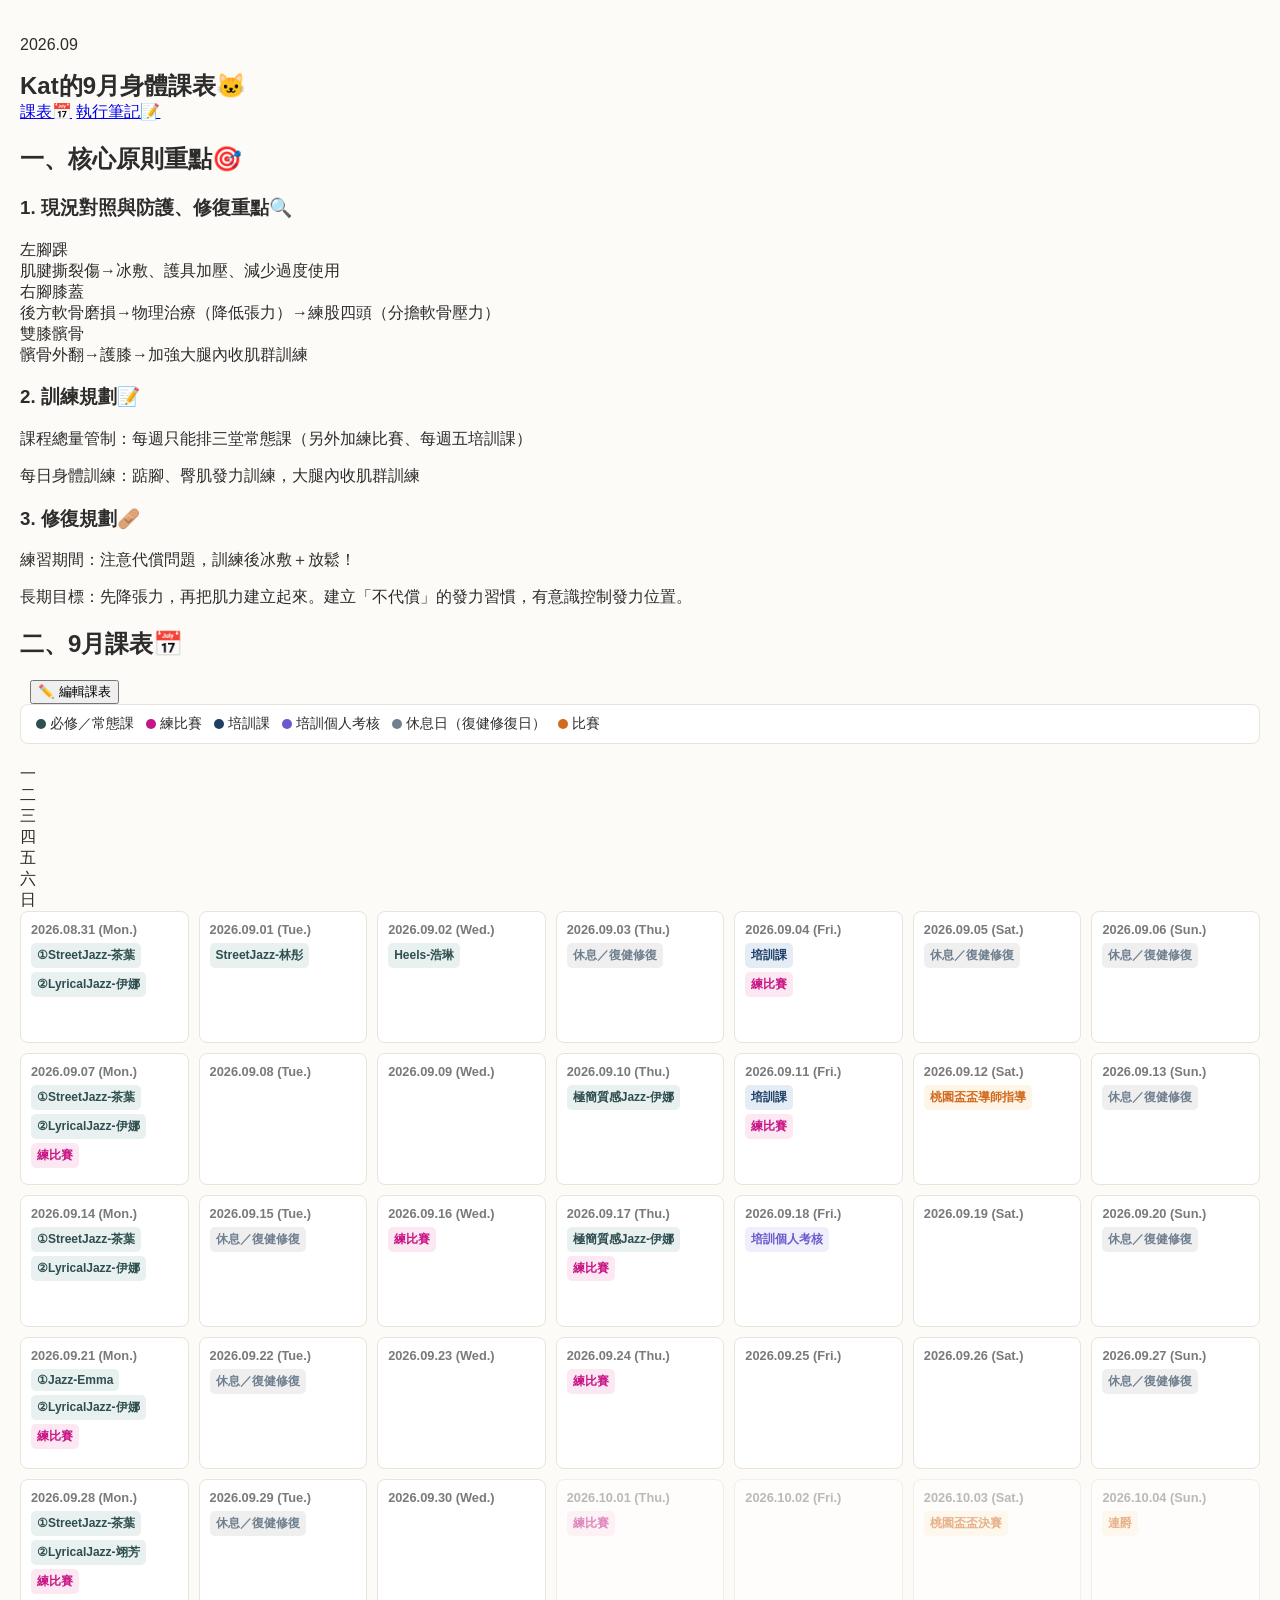
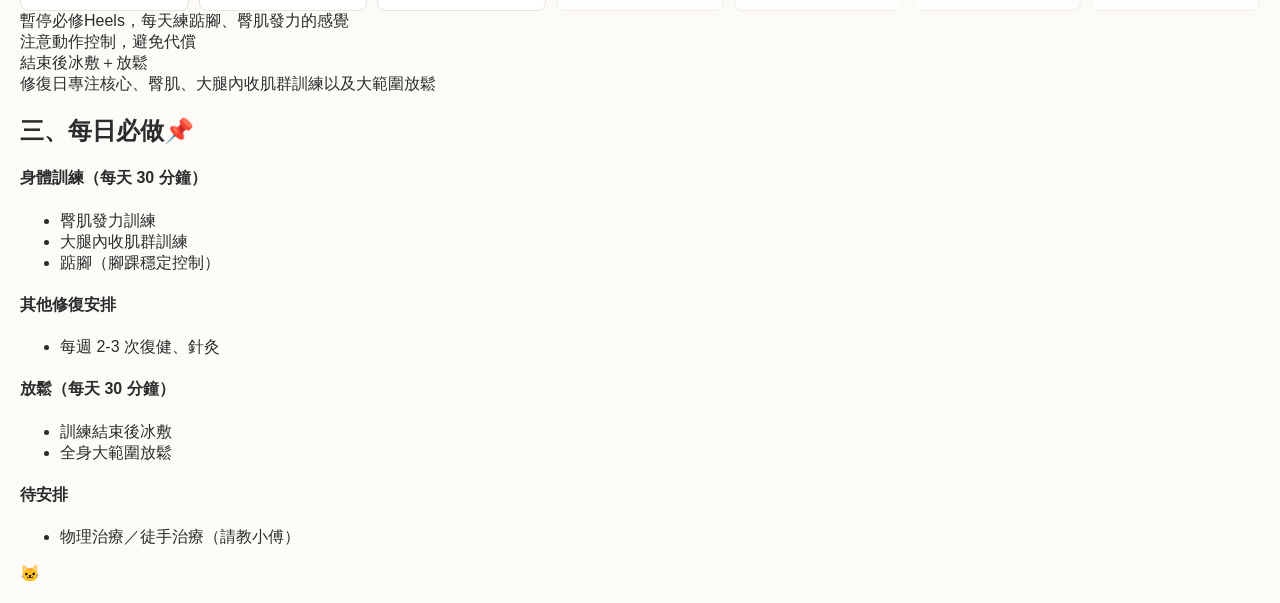
==== commit 0de02e46: "Update index.html" ====
--- a/index.html
+++ b/index.html
@@ -1,131 +1,257 @@
 <!DOCTYPE html>
+
 <html lang="zh-Hant">
+
 <head>
+
 <meta charset="UTF-8">
+
 <meta name="viewport" content="width=device-width, initial-scale=1.0">
+
 <title>Kat的9月身體課表🐱</title>
+
 <link rel="stylesheet" href="style.css?v=4">
+
 </head>
+
 <body>
+
 <div class="page">
 
+
+
   <p class="eyebrow">2026.09</p>
+
   <h1>Kat的9月身體課表🐱</h1>
 
+
+
   <nav class="top-nav">
+
     <a href="index.html" class="active">課表📅</a>
+
     <a href="notes.html">執行筆記📝</a>
+
   </nav>
 
+
+
   <section>
+
     <h2>一、核心原則重點🎯</h2>
 
-    <div class="panel">
+
+
+    <div class="panel">
+
       <h3>1. 現況對照與防護、修復重點🔍</h3>
 
+
+
       <div class="condition-row">
+
         <div class="label">左腳踝</div>
+
         <div class="flow">
+
           <span>肌腱撕裂傷</span><span class="arrow">→</span><span>冰敷、護具加壓、減少過度使用</span>
-        </div>
-      </div>
+
+        </div>
+
+      </div>
+
       <div class="condition-row">
+
         <div class="label">右腳膝蓋</div>
+
         <div class="flow">
+
           <span>後方軟骨磨損</span><span class="arrow">→</span><span>物理治療（降低張力）</span><span class="arrow">→</span><span>練股四頭（分擔軟骨壓力）</span>
-        </div>
-      </div>
+
+        </div>
+
+      </div>
+
       <div class="condition-row">
+
         <div class="label">雙膝髕骨</div>
+
         <div class="flow">
+
           <span>髕骨外翻</span><span class="arrow">→</span><span>護膝</span><span class="arrow">→</span><span>加強大腿內收肌群訓練</span>
-        </div>
-      </div>
-    </div>
-
-    <div class="panel">
+
+        </div>
+
+      </div>
+
+    </div>
+
+
+
+    <div class="panel">
+
       <h3>2. 訓練規劃📝</h3>
+
       <p>課程總量管制：每週只能排三堂常態課（另外加練比賽、每週五培訓課）</p>
+
       <p>每日身體訓練：踮腳、臀肌發力訓練，大腿內收肌群訓練</p>
-    </div>
-
-    <div class="panel">
+
+    </div>
+
+
+
+    <div class="panel">
+
       <h3>3. 修復規劃🩹</h3>
+
       <p>練習期間：注意代償問題，訓練後冰敷＋放鬆！</p>
+
       <p>長期目標：先降張力，再把肌力建立起來。建立「不代償」的發力習慣，有意識控制發力位置。</p>
-    </div>
+
+    </div>
+
   </section>
 
+
+
   <section>
+
     <div class="section-head">
+
       <h2>二、9月課表📅</h2>
+
       <div class="section-head-controls">
+
         <span class="sync-status" id="sync-status"></span>
+
         <button type="button" class="edit-toggle-btn" id="edit-toggle">✏️ 編輯課表</button>
-      </div>
-    </div>
+
+      </div>
+
+    </div>
+
+
 
     <div class="legend">
+
       <span><span class="dot required"></span>必修／常態課</span>
+
       <span><span class="dot compete"></span>練比賽</span>
+
       <span><span class="dot training"></span>培訓課</span>
+
       <span><span class="dot eval"></span>培訓個人考核</span>
-      <span><span class="dot selfpractice"></span>自主練習</span>
-      <span><span class="dot bodyrecovery"></span>身體修復</span>
-      <span><span class="dot rest"></span>休息日</span>
+
+      <span><span class="dot rest"></span>休息日（復健修復日）</span>
+
       <span><span class="dot match"></span>比賽</span>
-    </div>
+
+    </div>
+
     
+
     <div class="calendar-scroll-container">
+
       <div class="calendar-head">
+
         <div>一</div><div>二</div><div>三</div><div>四</div><div>五</div><div>六</div><div>日</div>
-      </div>
+
+      </div>
+
       <div class="calendar" id="calendar"></div>
-    </div>
+
+    </div>
+
+
 
     <div class="warning-box">
+
       <div class="warn-line">暫停必修Heels，每天練踮腳、臀肌發力的感覺</div>
+
       <div class="warn-line">注意動作控制，避免代償</div>
+
       <div class="warn-line">結束後冰敷＋放鬆</div>
+
       <div class="warn-line">修復日專注核心、臀肌、大腿內收肌群訓練以及大範圍放鬆</div>
-    </div>
+
+    </div>
+
   </section>
 
+
+
   <section>
+
     <h2>三、每日必做📌</h2>
-    <div class="panel">
+
+    <div class="panel">
+
       <div class="two-col">
+
         <div>
+
           <h4>身體訓練（每天 30 分鐘）</h4>
-          <ul>
+
+          <ul>
+
             <li>臀肌發力訓練</li>
+
             <li>大腿內收肌群訓練</li>
+
             <li>踮腳（腳踝穩定控制）</li>
-          </ul>
+
+          </ul>
+
           <h4>其他修復安排</h4>
-          <ul>
+
+          <ul>
+
             <li>每週 2-3 次復健、針灸</li>
-          </ul>
-        </div>
+
+          </ul>
+
+        </div>
+
         <div>
+
           <h4>放鬆（每天 30 分鐘）</h4>
-          <ul>
+
+          <ul>
+
             <li>訓練結束後冰敷</li>
+
             <li>全身大範圍放鬆</li>
-          </ul>
+
+          </ul>
+
           <h4>待安排</h4>
-          <ul>
+
+          <ul>
+
             <li>物理治療／徒手治療（請教小傅）</li>
-          </ul>
-        </div>
-      </div>
-    </div>
+
+          </ul>
+
+        </div>
+
+      </div>
+
+    </div>
+
   </section>
 
+
+
   <footer class="page-footer">🐱</footer>
+
 </div>
 
+
+
 <script src="config.js"></script>
+
 <script src="schedule.js"></script>
+
 </body>
-</html>
+
+</html> 
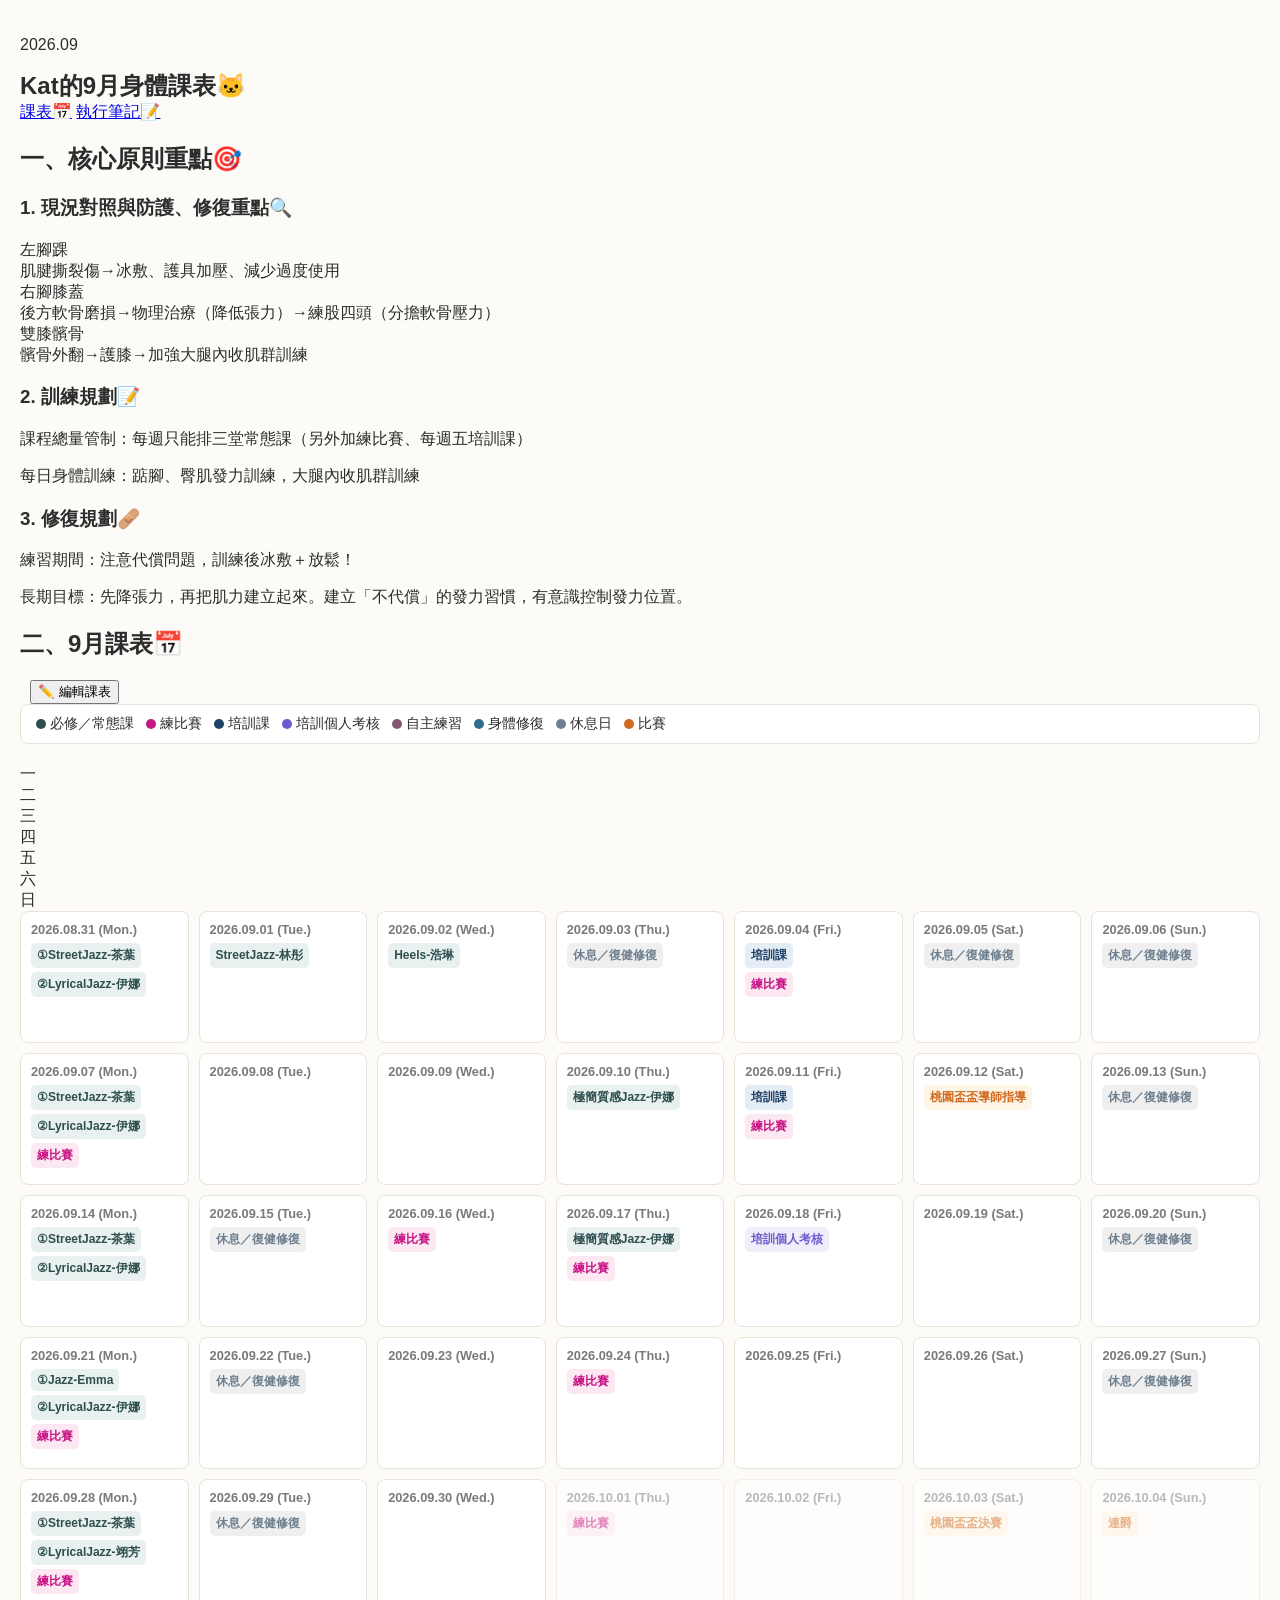
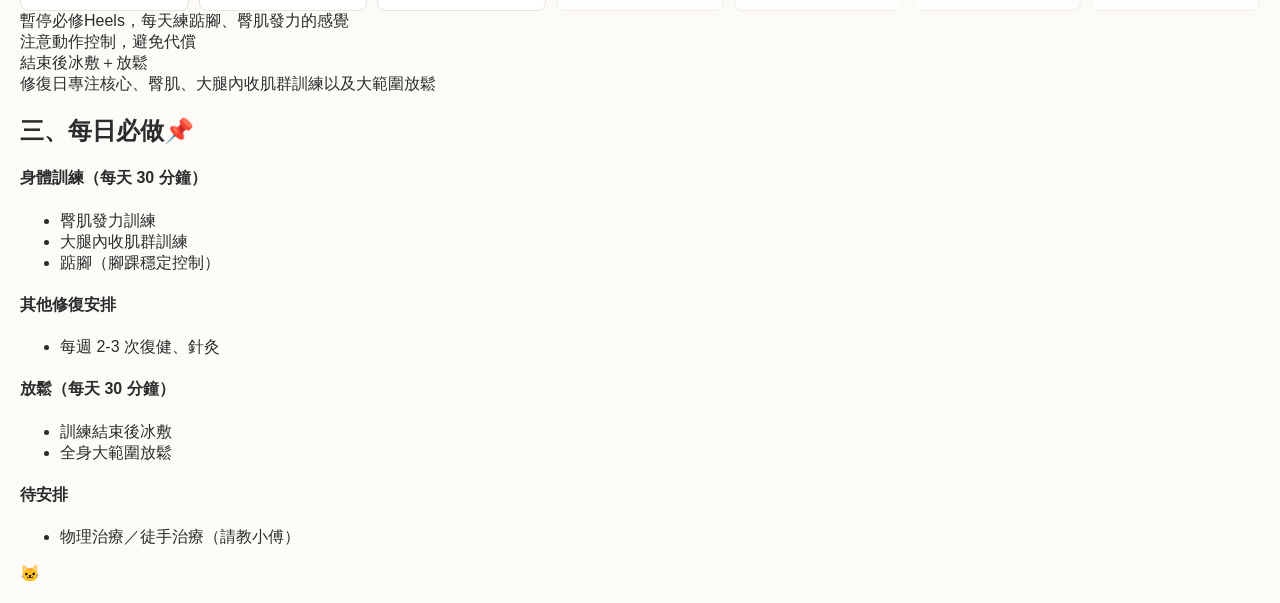
==== commit ec751f9a: "Update index.html" ====
--- a/index.html
+++ b/index.html
@@ -1,257 +1,131 @@
 <!DOCTYPE html>
-
 <html lang="zh-Hant">
-
 <head>
-
 <meta charset="UTF-8">
-
 <meta name="viewport" content="width=device-width, initial-scale=1.0">
-
 <title>Kat的9月身體課表🐱</title>
-
-<link rel="stylesheet" href="style.css?v=4">
-
+<link rel="stylesheet" href="style.css?v=5">
 </head>
-
 <body>
-
 <div class="page">
 
-
-
   <p class="eyebrow">2026.09</p>
-
   <h1>Kat的9月身體課表🐱</h1>
 
-
-
   <nav class="top-nav">
-
     <a href="index.html" class="active">課表📅</a>
-
     <a href="notes.html">執行筆記📝</a>
-
   </nav>
 
+  <section>
+    <h2>一、核心原則重點🎯</h2>
 
+    <div class="panel">
+      <h3>1. 現況對照與防護、修復重點🔍</h3>
+
+      <div class="condition-row">
+        <div class="label">左腳踝</div>
+        <div class="flow">
+          <span>肌腱撕裂傷</span><span class="arrow">→</span><span>冰敷、護具加壓、減少過度使用</span>
+        </div>
+      </div>
+      <div class="condition-row">
+        <div class="label">右腳膝蓋</div>
+        <div class="flow">
+          <span>後方軟骨磨損</span><span class="arrow">→</span><span>物理治療（降低張力）</span><span class="arrow">→</span><span>練股四頭（分擔軟骨壓力）</span>
+        </div>
+      </div>
+      <div class="condition-row">
+        <div class="label">雙膝髕骨</div>
+        <div class="flow">
+          <span>髕骨外翻</span><span class="arrow">→</span><span>護膝</span><span class="arrow">→</span><span>加強大腿內收肌群訓練</span>
+        </div>
+      </div>
+    </div>
+
+    <div class="panel">
+      <h3>2. 訓練規劃📝</h3>
+      <p>課程總量管制：每週只能排三堂常態課（另外加練比賽、每週五培訓課）</p>
+      <p>每日身體訓練：踮腳、臀肌發力訓練，大腿內收肌群訓練</p>
+    </div>
+
+    <div class="panel">
+      <h3>3. 修復規劃🩹</h3>
+      <p>練習期間：注意代償問題，訓練後冰敷＋放鬆！</p>
+      <p>長期目標：先降張力，再把肌力建立起來。建立「不代償」的發力習慣，有意識控制發力位置。</p>
+    </div>
+  </section>
 
   <section>
-
-    <h2>一、核心原則重點🎯</h2>
-
-
-
-    <div class="panel">
-
-      <h3>1. 現況對照與防護、修復重點🔍</h3>
-
-
-
-      <div class="condition-row">
-
-        <div class="label">左腳踝</div>
-
-        <div class="flow">
-
-          <span>肌腱撕裂傷</span><span class="arrow">→</span><span>冰敷、護具加壓、減少過度使用</span>
-
-        </div>
-
+    <div class="section-head">
+      <h2>二、9月課表📅</h2>
+      <div class="section-head-controls">
+        <span class="sync-status" id="sync-status"></span>
+        <button type="button" class="edit-toggle-btn" id="edit-toggle">✏️ 編輯課表</button>
       </div>
-
-      <div class="condition-row">
-
-        <div class="label">右腳膝蓋</div>
-
-        <div class="flow">
-
-          <span>後方軟骨磨損</span><span class="arrow">→</span><span>物理治療（降低張力）</span><span class="arrow">→</span><span>練股四頭（分擔軟骨壓力）</span>
-
-        </div>
-
-      </div>
-
-      <div class="condition-row">
-
-        <div class="label">雙膝髕骨</div>
-
-        <div class="flow">
-
-          <span>髕骨外翻</span><span class="arrow">→</span><span>護膝</span><span class="arrow">→</span><span>加強大腿內收肌群訓練</span>
-
-        </div>
-
-      </div>
-
     </div>
 
-
-
-    <div class="panel">
-
-      <h3>2. 訓練規劃📝</h3>
-
-      <p>課程總量管制：每週只能排三堂常態課（另外加練比賽、每週五培訓課）</p>
-
-      <p>每日身體訓練：踮腳、臀肌發力訓練，大腿內收肌群訓練</p>
-
+    <div class="legend">
+      <span><span class="dot required"></span>必修／常態課</span>
+      <span><span class="dot compete"></span>練比賽</span>
+      <span><span class="dot training"></span>培訓課</span>
+      <span><span class="dot eval"></span>培訓個人考核</span>
+      <span><span class="dot selfpractice"></span>自主練習</span>
+      <span><span class="dot bodyrecovery"></span>身體修復</span>
+      <span><span class="dot rest"></span>休息日</span>
+      <span><span class="dot match"></span>比賽</span>
+    </div>
+    
+    <div class="calendar-scroll-container">
+      <div class="calendar-head">
+        <div>一</div><div>二</div><div>三</div><div>四</div><div>五</div><div>六</div><div>日</div>
+      </div>
+      <div class="calendar" id="calendar"></div>
     </div>
 
-
-
-    <div class="panel">
-
-      <h3>3. 修復規劃🩹</h3>
-
-      <p>練習期間：注意代償問題，訓練後冰敷＋放鬆！</p>
-
-      <p>長期目標：先降張力，再把肌力建立起來。建立「不代償」的發力習慣，有意識控制發力位置。</p>
-
+    <div class="warning-box">
+      <div class="warn-line">暫停必修Heels，每天練踮腳、臀肌發力的感覺</div>
+      <div class="warn-line">注意動作控制，避免代償</div>
+      <div class="warn-line">結束後冰敷＋放鬆</div>
+      <div class="warn-line">修復日專注核心、臀肌、大腿內收肌群訓練以及大範圍放鬆</div>
     </div>
-
   </section>
 
-
-
   <section>
-
-    <div class="section-head">
-
-      <h2>二、9月課表📅</h2>
-
-      <div class="section-head-controls">
-
-        <span class="sync-status" id="sync-status"></span>
-
-        <button type="button" class="edit-toggle-btn" id="edit-toggle">✏️ 編輯課表</button>
-
+    <h2>三、每日必做📌</h2>
+    <div class="panel">
+      <div class="two-col">
+        <div>
+          <h4>身體訓練（每天 30 分鐘）</h4>
+          <ul>
+            <li>臀肌發力訓練</li>
+            <li>大腿內收肌群訓練</li>
+            <li>踮腳（腳踝穩定控制）</li>
+          </ul>
+          <h4>其他修復安排</h4>
+          <ul>
+            <li>每週 2-3 次復健、針灸</li>
+          </ul>
+        </div>
+        <div>
+          <h4>放鬆（每天 30 分鐘）</h4>
+          <ul>
+            <li>訓練結束後冰敷</li>
+            <li>全身大範圍放鬆</li>
+          </ul>
+          <h4>待安排</h4>
+          <ul>
+            <li>物理治療／徒手治療（請教小傅）</li>
+          </ul>
+        </div>
       </div>
-
     </div>
-
-
-
-    <div class="legend">
-
-      <span><span class="dot required"></span>必修／常態課</span>
-
-      <span><span class="dot compete"></span>練比賽</span>
-
-      <span><span class="dot training"></span>培訓課</span>
-
-      <span><span class="dot eval"></span>培訓個人考核</span>
-
-      <span><span class="dot rest"></span>休息日（復健修復日）</span>
-
-      <span><span class="dot match"></span>比賽</span>
-
-    </div>
-
-    
-
-    <div class="calendar-scroll-container">
-
-      <div class="calendar-head">
-
-        <div>一</div><div>二</div><div>三</div><div>四</div><div>五</div><div>六</div><div>日</div>
-
-      </div>
-
-      <div class="calendar" id="calendar"></div>
-
-    </div>
-
-
-
-    <div class="warning-box">
-
-      <div class="warn-line">暫停必修Heels，每天練踮腳、臀肌發力的感覺</div>
-
-      <div class="warn-line">注意動作控制，避免代償</div>
-
-      <div class="warn-line">結束後冰敷＋放鬆</div>
-
-      <div class="warn-line">修復日專注核心、臀肌、大腿內收肌群訓練以及大範圍放鬆</div>
-
-    </div>
-
   </section>
 
-
-
-  <section>
-
-    <h2>三、每日必做📌</h2>
-
-    <div class="panel">
-
-      <div class="two-col">
-
-        <div>
-
-          <h4>身體訓練（每天 30 分鐘）</h4>
-
-          <ul>
-
-            <li>臀肌發力訓練</li>
-
-            <li>大腿內收肌群訓練</li>
-
-            <li>踮腳（腳踝穩定控制）</li>
-
-          </ul>
-
-          <h4>其他修復安排</h4>
-
-          <ul>
-
-            <li>每週 2-3 次復健、針灸</li>
-
-          </ul>
-
-        </div>
-
-        <div>
-
-          <h4>放鬆（每天 30 分鐘）</h4>
-
-          <ul>
-
-            <li>訓練結束後冰敷</li>
-
-            <li>全身大範圍放鬆</li>
-
-          </ul>
-
-          <h4>待安排</h4>
-
-          <ul>
-
-            <li>物理治療／徒手治療（請教小傅）</li>
-
-          </ul>
-
-        </div>
-
-      </div>
-
-    </div>
-
-  </section>
-
-
-
   <footer class="page-footer">🐱</footer>
-
 </div>
 
-
-
 <script src="config.js"></script>
-
 <script src="schedule.js"></script>
-
 </body>
-
-</html> 
+</html>
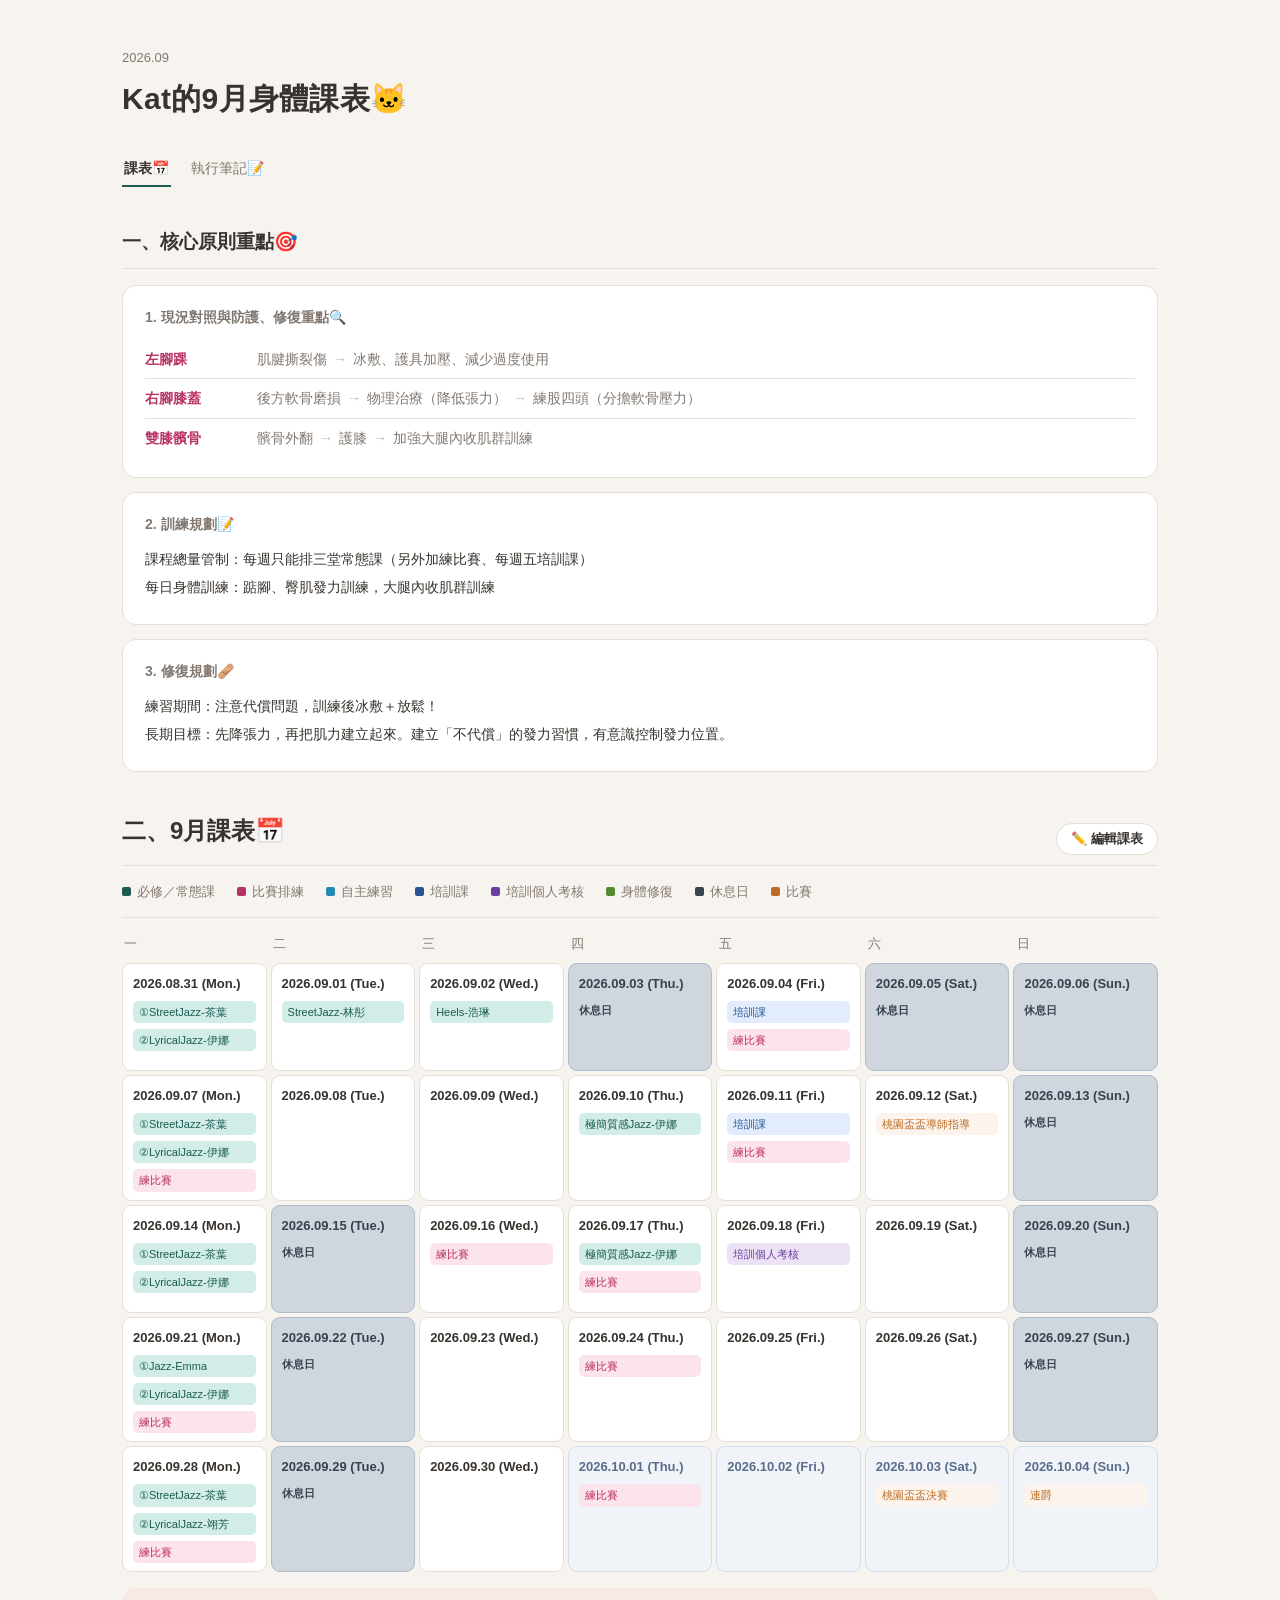
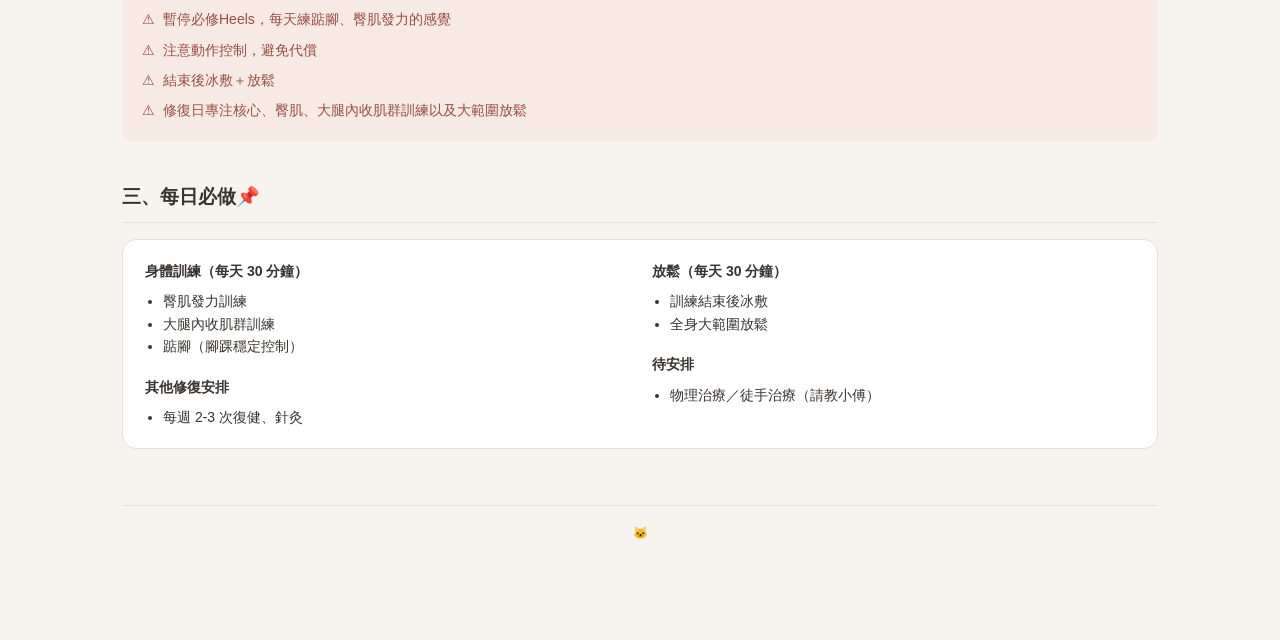
==== commit 6b503c81: "Update index.html" ====
--- a/index.html
+++ b/index.html
@@ -67,10 +67,10 @@
 
     <div class="legend">
       <span><span class="dot required"></span>必修／常態課</span>
-      <span><span class="dot compete"></span>練比賽</span>
+      <span><span class="dot compete"></span>比賽排練</span>
+      <span><span class="dot selfpractice"></span>自主練習</span>
       <span><span class="dot training"></span>培訓課</span>
       <span><span class="dot eval"></span>培訓個人考核</span>
-      <span><span class="dot selfpractice"></span>自主練習</span>
       <span><span class="dot bodyrecovery"></span>身體修復</span>
       <span><span class="dot rest"></span>休息日</span>
       <span><span class="dot match"></span>比賽</span>
--- a/style.css
+++ b/style.css
@@ -1,93 +1,195 @@
+/* ==========================================================================
+   Kat 的 9 月身體重建課表 — 完整共用樣式 (style.css)
+   ========================================================================== */
+
 :root {
-  --bg: #FDFBF7;
-  --card-bg: #FFFFFF;
-  --text: #2C2C2C;
-  --text-light: #7A7A7A;
-  --border: #EAE3D9;
-  --accent: #B8860B;
+  --bg: #f7f4ef;         /* 溫暖的奶油杏白 */
+  --card-bg: #ffffff;      /* 卡片純白 */
+  --card-border: #e6dfd5; /* 暖調灰邊框 */
+  --ink: #38332e;         /* 深可可色字體 */
+  --ink-soft: #827870;    /* 次要文字 */
+
+  /* 8 種分類獨立不撞色配置：保留松石綠，其餘全面错開色相與明度 */
+  --required: #1b5b52;       /* 1. 必修／常態課：深松石綠 */
+  --required-bg: #d2ede7;
   
-  /* 類別標籤顏色 */
-  --required: #2F4F4F;      /* 必修/常態課 */
-  --required-bg: #E8F0F0;
-  --compete: #C71585;       /* 練比賽 */
-  --compete-bg: #FCE8F3;
-  --training: #1E3F66;      /* 培訓課 */
-  --training-bg: #E4ECF5;
-  --eval: #6A5ACD;          /* 培訓個人考核 */
-  --eval-bg: #EFEFFC;
-  --selfpractice: #85586F;  /* 自主練習 */
-  --selfpractice-bg: #f3e8ee;
-  --bodyrecovery: #2E6F8E;  /* 身體修復 */
-  --bodyrecovery-bg: #e2f0f5;
-  --rest: #708090;          /* 休息日 */
-  --rest-bg: #EFEFEF;
-  --match: #D2691E;         /* 比賽 */
-  --match-bg: #FDF5E6;
+  --compete: #b83265;        /* 2. 練比賽：桃粉紅 */
+  --compete-bg: #fce4ed;
+  
+  --training: #285494;       /* 3. 培訓課：海軍藍 */
+  --training-bg: #e2ecfd;
+  
+  --eval: #6b3fa0;           /* 4. 培訓個人考核：神祕質感紫 */
+  --eval-bg: #ece2f5;
+
+  --selfpractice: #238baf;   /* 5. 自主練習：青藍色（與培訓、修復區隔） */
+  --selfpractice-bg: #e0f4fa;
+
+  --bodyrecovery: #558b2f;   /* 身體修復：自然草綠／抹茶綠 */
+  --bodyrecovery-bg: #f0f7ec;
+  
+  --rest: #37434f;           /* 7. 休息日文字：深石板藍灰 */
+  --rest-bg: #cfd6de;        /* 休息日整格背景：有感的灰藍色 */
+  --rest-border: #b0bcc8;    /* 休息日整格邊框 */
+  
+  --match: #bc6c25;          /* 8. 比賽：琥珀暖黃棕 */
+  --match-bg: #fcf4ec;
+
+  --warn-bg: #f7eae5;
+  --warn-ink: #994c42;
+
+  --nextmonth-bg: #f0f3f8;
+  --nextmonth-border: #d4def0;
+  --nextmonth-ink: #5a6e8c;
+
+  --radius: 14px;
+  --radius-sm: 9px;
+}
+
+* { box-sizing: border-box; }
+
+html, body {
+  margin: 0;
+  padding: 0;
 }
 
 body {
-  background-color: var(--bg);
-  color: var(--text);
-  font-family: -apple-system, BlinkMacSystemFont, "Segoe UI", Roboto, "Helvetica Neue", Arial, sans-serif;
+  background: var(--bg);
+  color: var(--ink);
+  font-family: "Noto Sans TC", "PingFang TC", "Microsoft JhengHei", -apple-system, BlinkMacSystemFont, sans-serif;
+  line-height: 1.6;
+  -webkit-font-smoothing: antialiased;
+}
+
+.page {
+  max-width: 1100px;
+  margin: 0 auto;
+  padding: 48px 32px 96px;
+}
+
+.eyebrow {
+  font-size: 13px;
+  color: var(--ink-soft);
+  margin: 0 0 6px;
+}
+
+h1 {
+  font-size: 30px;
+  font-weight: 700;
+  letter-spacing: 0.01em;
+  margin: 0 0 8px;
+  color: var(--ink);
+}
+
+.subtitle {
+  color: var(--ink-soft);
+  font-size: 15px;
   margin: 0;
-  padding: 20px;
-}
-
-.container {
-  max-width: 1200px;
-  margin: 0 auto;
-}
-
-.header-row {
-  display: flex;
-  justify-content: space-between;
-  align-items: center;
-  margin-bottom: 20px;
-}
-
-h1 {
-  font-size: 1.5rem;
-  margin: 0;
-}
-
-.btn {
+}
+
+.top-nav {
+  display: flex;
+  gap: 18px;
+  margin: 28px 0 8px;
+  font-size: 14px;
+}
+
+.top-nav a {
+  color: var(--ink-soft);
+  text-decoration: none;
+  padding: 6px 2px;
+  border-bottom: 2px solid transparent;
+}
+
+.top-nav a.active {
+  color: var(--ink);
+  border-bottom-color: var(--required);
+  font-weight: 600;
+}
+
+.top-nav a:hover {
+  color: var(--ink);
+}
+
+section {
+  margin-top: 40px;
+}
+
+section > h2 {
+  font-size: 19px;
+  font-weight: 700;
+  margin: 0 0 16px;
+  color: var(--ink);
+  border-bottom: 1px solid var(--card-border);
+  padding-bottom: 10px;
+}
+
+.panel {
   background: var(--card-bg);
-  border: 1px solid var(--border);
-  padding: 6px 12px;
-  border-radius: 6px;
-  cursor: pointer;
-  font-weight: 600;
-}
-
-.btn.active {
-  background: var(--accent);
-  color: white;
-  border-color: var(--accent);
-}
-
+  border: 1px solid var(--card-border);
+  border-radius: var(--radius);
+  padding: 20px 22px;
+}
+
+.panel + .panel {
+  margin-top: 14px;
+}
+
+.panel h3 {
+  font-size: 14px;
+  font-weight: 700;
+  margin: 0 0 12px;
+  color: var(--ink-soft);
+}
+
+.condition-row {
+  display: grid;
+  grid-template-columns: 96px 1fr;
+  gap: 4px 16px;
+  padding: 8px 0;
+  border-top: 1px solid var(--card-border);
+  font-size: 14px;
+}
+
+.condition-row:first-of-type { border-top: none; }
+
+.condition-row .label {
+  font-weight: 700;
+  color: var(--compete);
+}
+
+.condition-row .flow span {
+  color: var(--ink-soft);
+}
+
+.condition-row .flow .arrow {
+  margin: 0 6px;
+  color: #b7c0b9;
+}
+
+.panel p {
+  margin: 6px 0;
+  font-size: 14px;
+}
+
+/* legend */
 .legend {
   display: flex;
   flex-wrap: wrap;
-  gap: 12px;
-  margin-bottom: 20px;
-  font-size: 0.85rem;
-  background: var(--card-bg);
-  padding: 10px 15px;
-  border-radius: 8px;
-  border: 1px solid var(--border);
-}
-
-.legend span {
-  display: inline-flex;
-  align-items: center;
-  gap: 4px;
-}
-
-.dot {
-  width: 10px;
-  height: 10px;
-  border-radius: 50%;
+  gap: 8px 22px;
+  font-size: 13px;
+  color: var(--ink-soft);
+  padding-bottom: 14px;
+  border-bottom: 1px solid var(--card-border);
+  margin-bottom: 16px;
+}
+
+.legend .dot {
   display: inline-block;
+  width: 9px;
+  height: 9px;
+  border-radius: 2px;
+  margin-right: 6px;
 }
 
 .dot.required { background: var(--required); }
@@ -99,47 +201,88 @@
 .dot.rest { background: var(--rest); }
 .dot.match { background: var(--match); }
 
+/* calendar (桌面版) */
+.calendar-head {
+  display: grid;
+  grid-template-columns: repeat(7, 1fr);
+  gap: 10px;
+  font-size: 13px;
+  color: var(--ink-soft);
+  text-align: left;
+  padding: 0 2px 8px;
+}
+
 .calendar {
   display: grid;
   grid-template-columns: repeat(7, 1fr);
-  gap: 10px;
+  gap: 4px;
 }
 
 .day {
   background: var(--card-bg);
-  border: 1px solid var(--border);
-  border-radius: 8px;
-  padding: 10px;
-  min-height: 110px;
+  border: 1px solid var(--card-border);
+  border-radius: var(--radius-sm);
+  min-height: 108px;
+  padding: 10px 10px 8px;
   display: flex;
   flex-direction: column;
   gap: 6px;
+  position: relative;
+}
+
+/* 讓整格休息日直接變暗、換色與加深邊框 */
+.day.has-rest {
+  background: var(--rest-bg) !important;
+  border-color: var(--rest-border) !important;
+}
+
+.day.has-rest .date {
+  color: var(--rest) !important;
 }
 
 .day.next-month {
-  opacity: 0.5;
+  background: var(--nextmonth-bg);
+  border-color: var(--nextmonth-border);
+}
+
+.day.next-month .date {
+  color: var(--nextmonth-ink);
 }
 
 .day-top {
-  font-size: 0.8rem;
-  color: var(--text-light);
-  font-weight: bold;
+  display: flex;
+  align-items: baseline;
+  gap: 6px;
+}
+
+.day .date {
+  font-weight: 700;
+  font-size: 13px;
+  color: var(--ink);
+}
+
+.day .weekday {
+  display: none;
+  font-size: 12px;
+  color: var(--ink-soft);
 }
 
 .day-tags {
   display: flex;
   flex-direction: column;
-  gap: 4px;
-  flex-grow: 1;
+  gap: 6px;
+  flex: 1;
 }
 
 .tag {
-  font-size: 0.75rem;
+  display: block;
+  font-size: 11px;
   padding: 4px 6px;
   border-radius: 5px;
-  font-weight: 600;
-  display: inline-block;
+  line-height: 1.3;
+  width: 100%;
   word-break: break-all;
+  box-sizing: border-box;
 }
 
 .tag.required { background: var(--required-bg); color: var(--required); }
@@ -148,72 +291,135 @@
 .tag.eval { background: var(--eval-bg); color: var(--eval); }
 .tag.selfpractice { background: var(--selfpractice-bg); color: var(--selfpractice); }
 .tag.bodyrecovery { background: var(--bodyrecovery-bg); color: var(--bodyrecovery); }
-.tag.rest { background: var(--rest-bg); color: var(--rest); }
+.tag.rest { background: transparent; color: var(--rest); font-weight: 700; padding: 2px 0; }
 .tag.match { background: var(--match-bg); color: var(--match); }
+
+/* section header row */
+.section-head {
+  display: flex;
+  align-items: baseline;
+  justify-content: space-between;
+  flex-wrap: wrap;
+  gap: 10px 16px;
+  border-bottom: 1px solid var(--card-border);
+  padding-bottom: 10px;
+  margin-bottom: 16px;
+}
+
+.section-head h2 { border: none; padding: 0; margin: 0; }
+
+.count-badge {
+  font-size: 12px;
+  background: var(--required-bg);
+  color: var(--required);
+  padding: 3px 10px;
+  border-radius: 999px;
+  font-weight: 700;
+}
+
+/* calendar edit mode */
+.section-head-controls {
+  display: flex;
+  align-items: center;
+  gap: 10px;
+  font-size: 12px;
+}
+
+.sync-status {
+  color: var(--ink-soft);
+}
+
+.sync-status.error {
+  color: var(--eval);
+}
+
+.edit-toggle-btn {
+  font-size: 13px;
+  font-weight: 600;
+  background: var(--card-bg);
+  border: 1px solid var(--card-border);
+  color: var(--ink);
+  padding: 6px 14px;
+  border-radius: 999px;
+  cursor: pointer;
+}
+
+.edit-toggle-btn:hover { background: #eef1ec; }
+
+.edit-toggle-btn.active {
+  background: var(--required);
+  color: #fff;
+  border-color: var(--required);
+}
 
 .tag-wrap {
   display: flex;
   align-items: center;
   justify-content: space-between;
   gap: 4px;
-}
-
-.tag-order-controls {
+  width: 100%;
+}
+
+.tag-actions {
+  display: flex;
+  gap: 2px;
+  flex-shrink: 0;
+}
+
+.tag-order-btn,
+.tag-remove {
+  border: none;
+  background: rgba(0, 0, 0, 0.12);
+  color: var(--ink);
+  width: 16px;
+  height: 16px;
+  border-radius: 50%;
+  font-size: 9px;
+  line-height: 16px;
+  text-align: center;
+  cursor: pointer;
+  padding: 0;
   display: inline-flex;
-  gap: 2px;
-}
-
-.move-tag {
-  background: none;
-  border: none;
-  font-size: 10px;
+  align-items: center;
+  justify-content: center;
+}
+
+.tag-order-btn:hover,
+.tag-remove:hover { background: rgba(0, 0, 0, 0.28); color: #fff; }
+.tag-remove { background: rgba(184, 50, 101, 0.2); color: var(--compete); }
+.tag-remove:hover { background: var(--compete); color: #fff; }
+
+.add-tag-btn {
+  align-self: flex-start;
+  font-size: 12px;
+  border: 1px dashed var(--card-border);
+  background: transparent;
+  color: var(--ink-soft);
+  border-radius: 5px;
+  padding: 2px 8px;
   cursor: pointer;
-  padding: 0 2px;
-}
-
-.tag-remove {
-  background: none;
-  border: none;
-  color: #cc0000;
-  cursor: pointer;
-  font-weight: bold;
-  font-size: 14px;
-  padding: 0 4px;
-}
-
-.add-tag-btn {
-  background: none;
-  border: 1px dashed var(--border);
-  border-radius: 4px;
-  font-size: 0.75rem;
-  color: var(--text-light);
-  cursor: pointer;
-  padding: 3px;
-  margin-top: auto;
-}
-
-.add-tag-btn:hover {
-  background: var(--border);
-  color: var(--text);
-}
+  margin-top: 2px;
+}
+
+.add-tag-btn:hover { border-color: var(--required); color: var(--required); }
 
 .add-tag-form {
   display: flex;
   flex-direction: column;
   gap: 4px;
-  background: #FAFAFA;
-  border: 1px solid var(--border);
+  margin-top: 4px;
+  background: #fff;
+  border: 1px solid var(--card-border);
+  border-radius: 6px;
   padding: 6px;
-  border-radius: 6px;
-  font-size: 0.75rem;
-  margin-top: auto;
 }
 
 .add-tag-form select,
 .add-tag-form input {
-  font-size: 0.75rem;
-  padding: 3px;
-  border: 1px solid var(--border);
+  font: inherit;
+  font-size: 12px;
+  padding: 4px 6px;
+  border: 1px solid var(--card-border);
   border-radius: 4px;
 }
 
@@ -223,35 +429,128 @@
 }
 
 .add-tag-form button {
-  flex: 1;
-  font-size: 0.75rem;
-  padding: 2px;
+  font-size: 12px;
+  padding: 3px 8px;
+  border-radius: 4px;
+  border: none;
   cursor: pointer;
-  border: 1px solid var(--border);
-  border-radius: 3px;
-  background: white;
-}
-
-.add-tag-form button.confirm {
-  background: var(--accent);
-  color: white;
-  border-color: var(--accent);
-}
-
-.sync-status {
-  font-size: 0.8rem;
-  color: var(--text-light);
-  margin-left: 10px;
-}
-
-.sync-status.error {
-  color: #cc0000;
-}
-
+}
+
+.add-tag-form .confirm { background: var(--required); color: #fff; }
+.add-tag-form .cancel { background: var(--card-border); color: var(--ink); }
+
+/* warning box */
+.warning-box {
+  background: var(--warn-bg);
+  border-radius: var(--radius);
+  padding: 16px 20px;
+  margin-top: 16px;
+}
+
+.warning-box .warn-line {
+  display: flex;
+  gap: 8px;
+  font-size: 14px;
+  color: var(--warn-ink);
+  padding: 4px 0;
+}
+
+.warning-box .warn-line::before {
+  content: "\26A0";
+  flex-shrink: 0;
+}
+
+/* daily tasks two-column */
+.two-col {
+  display: grid;
+  grid-template-columns: 1fr 1fr;
+  gap: 24px;
+}
+
+.two-col h4 {
+  font-size: 14px;
+  margin: 0 0 8px;
+  color: var(--ink);
+}
+
+.two-col ul {
+  margin: 0 0 18px;
+  padding-left: 18px;
+  font-size: 14px;
+}
+
+.two-col ul:last-child { margin-bottom: 0; }
+
+footer.page-footer {
+  margin-top: 56px;
+  padding-top: 18px;
+  border-top: 1px solid var(--card-border);
+  font-size: 12px;
+  color: var(--ink-soft);
+  text-align: center;
+}
+
+/* ==========================================================================
+   手機版響應式設定（維持橫向 7 天，但加寬格子與文字空間）
+   ========================================================================== */
 @media (max-width: 768px) {
-  .calendar {
-    grid-template-columns: repeat(7, minmax(130px, 1fr));
-    overflow-x: auto;
-    padding-bottom: 10px;
-  }
-}
+  .calendar-scroll-container {
+    width: 100% !important;
+    overflow-x: auto !important;
+    -webkit-overflow-scrolling: touch;
+    margin-bottom: 1rem;
+    display: block !important;
+  }
+
+  /* 橫向星期標頭，加大寬度讓文字不擠壓 */
+  .calendar-scroll-container .calendar-head {
+    min-width: 910px !important;
+    display: grid !important;
+    grid-template-columns: repeat(7, 130px) !important;
+    gap: 6px !important;
+  }
+
+  /* 橫向日曆格線，強制 7 欄並排 */
+  .calendar-scroll-container .calendar {
+    min-width: 910px !important;
+    display: grid !important;
+    grid-template-columns: repeat(7, 130px) !important;
+    gap: 6px !important;
+  }
+
+  .calendar-scroll-container .calendar-head > div {
+    text-align: center !important;
+    font-weight: 600;
+  }
+
+  /* 每個日曆格子的寬度放大到 130px，取消不必要的直向拉伸 */
+  .calendar-scroll-container .calendar > .day {
+    width: 130px !important;
+    min-width: 130px !important;
+    min-height: 120px !important;
+    display: flex !important;
+    flex-direction: column !important;
+  }
+
+  .page { 
+    padding: 32px 16px 64px; 
+  }
+
+  .two-col { 
+    grid-template-columns: 1fr; 
+    gap: 4px; 
+  }
+  
+  .condition-row { 
+    grid-template-columns: 72px 1fr; 
+  }
+
+  .legend {
+    gap: 6px 14px;
+  }
+
+  .section-head-controls {
+    width: 100%;
+    justify-content: space-between;
+  }
+}
